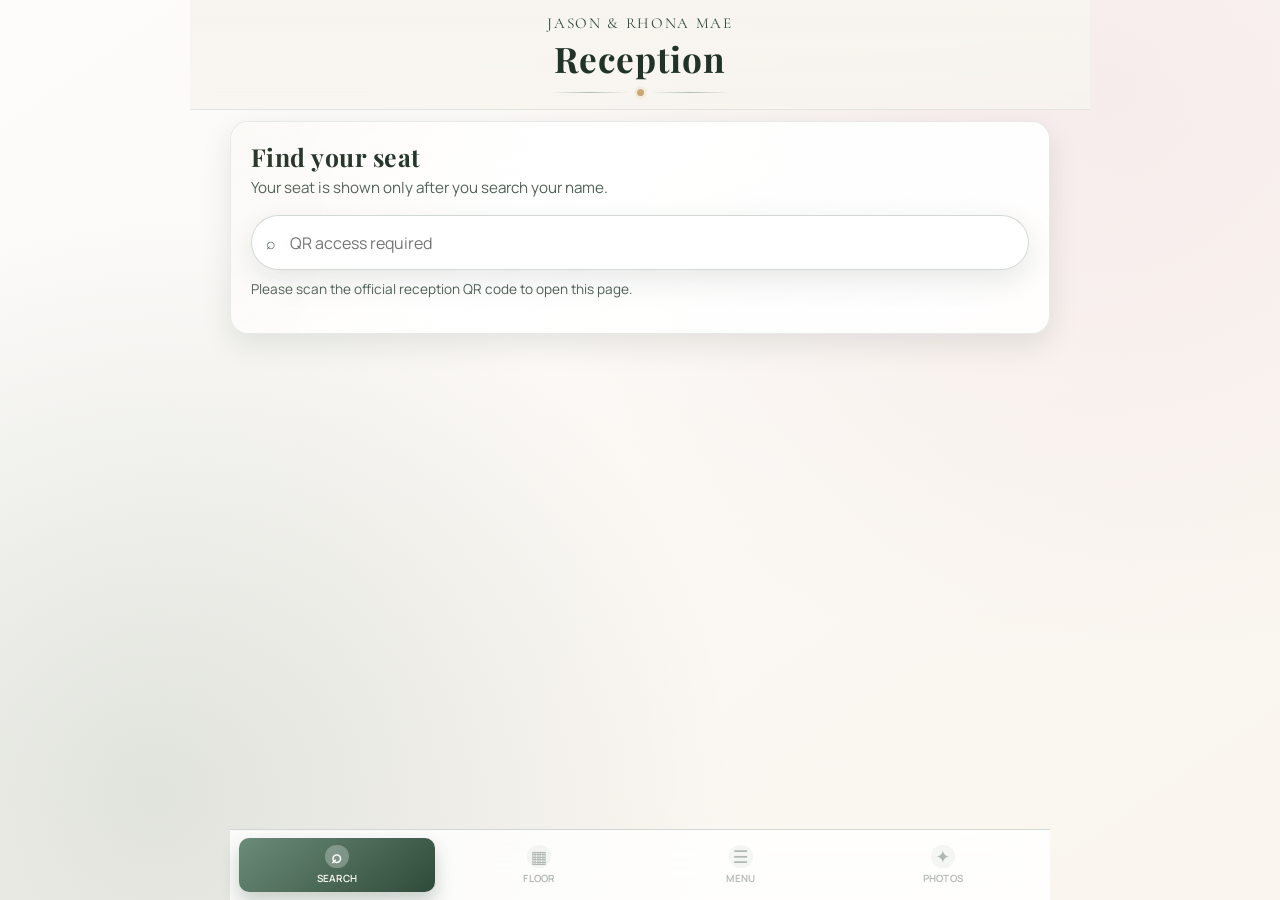
==== reception/index.html @ ebe5f3ad "Update homepage content and attire image" ====
<!DOCTYPE html>
<html lang="en">
  <head>
    <meta charset="UTF-8" />
    <meta name="viewport" content="width=device-width, initial-scale=1.0, viewport-fit=cover" />
    <meta name="theme-color" content="#faf6f5" />
    <meta name="description" content="Jason & Rhona Mae — reception seating, menu, and photo gallery." />
    <meta name="robots" content="noindex,nofollow" />
    <title>Reception | Jason & Rhona Mae</title>
    <link rel="preconnect" href="https://fonts.googleapis.com" />
    <link rel="preconnect" href="https://fonts.gstatic.com" crossorigin />
    <link
      href="https://fonts.googleapis.com/css2?family=Cormorant+Garamond:ital,wght@0,400;0,500;0,600;1,400&family=Manrope:wght@400;500;600;700&family=Playfair+Display:wght@500;600;700&display=swap"
      rel="stylesheet"
    />
    <link rel="stylesheet" href="./reception.css" />
  </head>
  <body>
    <div class="reception-app" id="reception-app">
      <header class="reception-header">
        <p class="reception-header__eyebrow">Jason &amp; Rhona Mae</p>
        <h1 class="reception-header__title">Reception</h1>
        <div class="reception-header__ornament" aria-hidden="true">
          <span class="reception-header__line"></span>
          <span class="reception-header__gem"></span>
          <span class="reception-header__line"></span>
        </div>
      </header>

      <main class="reception-main" id="reception-main">
        <!-- Search -->
        <section class="reception-panel is-active" id="panel-search" data-panel="search" aria-labelledby="tab-search">
          <div class="reception-panel__inner">
            <h2 class="reception-panel__heading">Find your seat</h2>
            <p class="reception-panel__lead">Your seat is shown only after you search your name.</p>
            <label class="reception-search">
              <span class="visually-hidden">Search guests</span>
              <input
                type="search"
                id="guest-search-input"
                class="reception-search__input"
                placeholder="Type your name…"
                autocomplete="name"
                enterkeyhint="search"
              />
            </label>
            <p class="reception-status" id="guest-search-status" role="status" aria-live="polite"></p>
            <ul class="reception-results" id="guest-search-results"></ul>
          </div>
        </section>

        <!-- Floor plan -->
        <section class="reception-panel" id="panel-floor" data-panel="floor" hidden aria-labelledby="tab-floor">
          <div class="reception-panel__inner reception-panel__inner--floor">
            <h2 class="reception-panel__heading">Floor plan</h2>
            <p class="reception-panel__lead">Pinch to zoom. Drag to pan.</p>
            <div class="reception-legend" id="floor-legend"></div>
            <div class="reception-floor-wrap" id="floor-plan-viewport">
              <div class="reception-floor-stage" id="floor-plan-stage">
                <img
                  class="reception-floor__img"
                  id="floor-plan-image"
                  src="./assets/floor-plan.svg"
                  alt="Reception floor plan"
                  draggable="false"
                />
                <div class="reception-floor__hotspots" id="floor-plan-hotspots" aria-hidden="true"></div>
              </div>
            </div>
            <p class="reception-floor-hint" id="floor-highlight-hint" hidden></p>
          </div>
        </section>

        <!-- Menu -->
        <section class="reception-panel" id="panel-menu" data-panel="menu" hidden aria-labelledby="tab-menu">
          <div class="reception-panel__inner">
            <h2 class="reception-panel__heading">Tonight&apos;s menu</h2>
            <p class="reception-panel__lead">With love from our kitchen.</p>
            <div class="reception-menu-legend" id="menu-tag-legend"></div>
            <div class="reception-menu" id="menu-root"></div>
          </div>
        </section>

        <!-- Photos -->
        <section class="reception-panel" id="panel-photos" data-panel="photos" hidden aria-labelledby="tab-photos">
          <div class="reception-panel__inner">
            <h2 class="reception-panel__heading">Live gallery</h2>
            <p class="reception-panel__lead">Share a moment from our celebration.</p>
            <div class="reception-upload">
              <input
                type="file"
                id="photo-upload-input"
                class="reception-upload__input visually-hidden"
                accept="image/jpeg,image/png,image/webp,image/*"
                capture="environment"
                multiple
              />
              <button type="button" class="reception-btn reception-btn--primary" id="photo-upload-btn">
                Upload photos
              </button>
              <p class="reception-upload__hint">Select one or more · JPEG, PNG, or WebP · max 5MB each</p>
            </div>
            <p class="reception-status" id="photo-gallery-status" role="status" aria-live="polite"></p>
            <div class="reception-gallery-viewport" id="photo-gallery-wrap" hidden>
              <div class="reception-gallery-track" id="photo-gallery" aria-label="Guest photos"></div>
            </div>
          </div>
        </section>
      </main>

      <nav class="reception-tabs" aria-label="Reception sections">
        <button type="button" class="reception-tabs__btn is-active" id="tab-search" data-tab="search" aria-current="page">
          <span class="reception-tabs__icon" aria-hidden="true">⌕</span>
          <span>Search</span>
        </button>
        <button type="button" class="reception-tabs__btn" id="tab-floor" data-tab="floor">
          <span class="reception-tabs__icon" aria-hidden="true">▦</span>
          <span>Floor</span>
        </button>
        <button type="button" class="reception-tabs__btn" id="tab-menu" data-tab="menu">
          <span class="reception-tabs__icon" aria-hidden="true">☰</span>
          <span>Menu</span>
        </button>
        <button type="button" class="reception-tabs__btn" id="tab-photos" data-tab="photos">
          <span class="reception-tabs__icon" aria-hidden="true">✦</span>
          <span>Photos</span>
        </button>
      </nav>
    </div>

    <div
      class="reception-photo-lightbox"
      id="photo-lightbox"
      hidden
      role="dialog"
      aria-modal="true"
      aria-label="Photo viewer"
    >
      <div class="reception-photo-lightbox__backdrop" data-photo-lightbox-close tabindex="-1" aria-hidden="true"></div>
      <div class="reception-photo-lightbox__panel">
        <button type="button" class="reception-photo-lightbox__close" data-photo-lightbox-close aria-label="Close">
          &times;
        </button>
        <button
          type="button"
          class="reception-photo-lightbox__nav reception-photo-lightbox__nav--prev"
          data-photo-lightbox-prev
          aria-label="Previous photo"
        >
          <span aria-hidden="true">&#8249;</span>
        </button>
        <button
          type="button"
          class="reception-photo-lightbox__nav reception-photo-lightbox__nav--next"
          data-photo-lightbox-next
          aria-label="Next photo"
        >
          <span aria-hidden="true">&#8250;</span>
        </button>
        <figure class="reception-photo-lightbox__figure">
          <img class="reception-photo-lightbox__img" alt="Guest photo" decoding="async" />
        </figure>
        <p class="reception-photo-lightbox__count" id="photo-lightbox-count" aria-live="polite"></p>
      </div>
    </div>

    <div class="reception-toast" id="reception-toast" role="status" aria-live="polite" hidden></div>

    <script src="./reception.js"></script>
  </body>
</html>
---- reception/reception.css ----
/* Palette aligned with invitation styles.css (:root --bg, --text, --blush, --sage) */
:root {
  --rec-bg: #f7f4ef;
  --rec-surface: #ffffff;
  --rec-text: #213328;
  --rec-muted: #4f6257;
  --rec-accent: #56725f;
  --rec-sage: #6b8c78;
  --rec-sage-deep: #2f4a39;
  --rec-sage-envelope: #2a4334;
  --rec-blush: #efd2db;
  --rec-blush-deep: #dfb3c1;
  --rec-gold-soft: #d1ad78;
  --rec-border: #dde7df;
  --rec-border-accent: rgba(86, 114, 95, 0.26);
  --rec-shadow: 0 10px 30px rgba(23, 42, 30, 0.1);
  --rec-shadow-card: 0 18px 46px rgba(23, 42, 30, 0.14);
  --rec-tabs-h: calc(3.65rem + env(safe-area-inset-bottom, 0px));
  --rec-header-h: 5.3rem;
  --rec-font-display: "Playfair Display", Georgia, "Times New Roman", serif;
  --rec-font-body: "Manrope", system-ui, -apple-system, "Segoe UI", sans-serif;
  --rec-font-accent: "Cormorant Garamond", Georgia, serif;
}

*,
*::before,
*::after {
  box-sizing: border-box;
}

html,
body {
  margin: 0;
  height: 100%;
}

body {
  font-family: var(--rec-font-body);
  font-weight: 400;
  color: var(--rec-text);
  background-color: var(--rec-bg);
  background-image:
    radial-gradient(circle at 12% 88%, rgba(86, 114, 95, 0.16), transparent 42%),
    radial-gradient(circle at 86% 9%, rgba(223, 179, 193, 0.18), transparent 44%),
    linear-gradient(145deg, rgba(255, 255, 255, 0.72), rgba(250, 245, 238, 0.9));
  -webkit-font-smoothing: antialiased;
}

body::before {
  content: "";
  position: fixed;
  inset: 0;
  pointer-events: none;
  opacity: 0.22;
  background-image: radial-gradient(rgba(33, 51, 40, 0.09) 0.55px, transparent 0.55px);
  background-size: 4px 4px;
}

.visually-hidden {
  position: absolute;
  width: 1px;
  height: 1px;
  padding: 0;
  margin: -1px;
  overflow: hidden;
  clip: rect(0, 0, 0, 0);
  white-space: nowrap;
  border: 0;
}

.reception-app {
  min-height: 100dvh;
  display: flex;
  flex-direction: column;
  max-width: 560px;
  margin: 0 auto;
}

.reception-header {
  position: sticky;
  top: 0;
  z-index: 80;
  flex-shrink: 0;
  text-align: center;
  padding: calc(0.9rem + env(safe-area-inset-top, 0px)) 1rem 0.8rem;
  background: linear-gradient(to bottom, rgba(247, 244, 239, 0.97), rgba(247, 244, 239, 0.76));
  backdrop-filter: blur(10px);
  border-bottom: 1px solid rgba(86, 114, 95, 0.12);
}

.reception-header__eyebrow {
  margin: 0;
  font-family: var(--rec-font-accent);
  font-style: normal;
  font-size: 0.95rem;
  color: var(--rec-sage-deep);
  letter-spacing: 0.11em;
  text-transform: uppercase;
}

.reception-header__title {
  margin: 0.15rem 0 0;
  font-family: var(--rec-font-display);
  font-size: clamp(1.65rem, 5.4vw, 2.2rem);
  font-weight: 700;
  letter-spacing: 0.03em;
}

.reception-header__ornament {
  margin: 0.45rem auto 0;
  display: flex;
  align-items: center;
  justify-content: center;
  gap: 0.45rem;
  width: min(180px, 60vw);
}

.reception-header__line {
  flex: 1;
  height: 1px;
  background: linear-gradient(90deg, transparent, rgba(86, 114, 95, 0.42), transparent);
}

.reception-header__gem {
  width: 7px;
  height: 7px;
  border-radius: 50%;
  background: linear-gradient(160deg, var(--rec-gold-soft), #bea06f);
  box-shadow: 0 0 0 3px rgba(209, 173, 120, 0.14);
}

.reception-main {
  flex: 1;
  overflow: hidden;
  position: relative;
  padding-bottom: var(--rec-tabs-h);
}

.reception-panel {
  position: absolute;
  inset: 0 0 var(--rec-tabs-h);
  overflow-y: auto;
  -webkit-overflow-scrolling: touch;
  opacity: 0;
  pointer-events: none;
  transform: translateY(8px);
  transition: opacity 280ms ease, transform 280ms ease;
}

.reception-panel.is-active {
  opacity: 1;
  pointer-events: auto;
  transform: translateY(0);
}

.reception-panel[hidden] {
  display: block !important;
}

.reception-panel:not(.is-active) {
  visibility: hidden;
}

.reception-panel.is-active {
  visibility: visible;
}

.reception-panel__inner {
  background: linear-gradient(160deg, rgba(255, 255, 255, 0.96), rgba(255, 255, 255, 0.88));
  border: 1px solid rgba(86, 114, 95, 0.14);
  border-radius: 18px;
  box-shadow: var(--rec-shadow);
  margin: 0.7rem 0.9rem 1.4rem;
  padding: 1rem 1rem 1.15rem;
  position: relative;
  overflow: hidden;
}

.reception-panel__inner::before {
  content: "";
  position: absolute;
  inset: 0;
  background: linear-gradient(120deg, rgba(209, 173, 120, 0.06), transparent 35%);
  pointer-events: none;
}

.reception-panel__heading {
  margin: 0 0 0.25rem;
  font-family: var(--rec-font-display);
  font-size: 1.55rem;
  font-weight: 700;
  letter-spacing: 0.02em;
}

.reception-panel__lead {
  margin: 0 0 1rem;
  font-size: 0.95rem;
  color: var(--rec-muted);
  line-height: 1.5;
}

.reception-search {
  position: relative;
  display: block;
}

.reception-search::before {
  content: "⌕";
  position: absolute;
  left: 0.95rem;
  top: 50%;
  transform: translateY(-50%);
  font-size: 1rem;
  color: var(--rec-muted);
  pointer-events: none;
}

.reception-search__input {
  width: 100%;
  padding: 0.95rem 1rem 0.95rem 2.35rem;
  border: 1px solid var(--rec-border-accent);
  border-radius: 999px;
  background: rgba(255, 255, 255, 0.92);
  font: inherit;
  font-size: 1rem;
  box-shadow: var(--rec-shadow);
  transition: border-color 180ms ease, box-shadow 180ms ease;
}

.reception-search__input:focus {
  outline: none;
  border-color: var(--rec-sage);
  box-shadow: 0 0 0 3px rgba(86, 114, 95, 0.21);
}

.reception-status {
  margin: 0.65rem 0 0;
  font-size: 0.85rem;
  color: var(--rec-muted);
  min-height: 1.25rem;
}

.reception-results {
  list-style: none;
  margin: 0.75rem 0 0;
  padding: 0;
  display: flex;
  flex-direction: column;
  gap: 0.65rem;
}

.reception-result-card {
  background: linear-gradient(170deg, rgba(255, 255, 255, 0.98), rgba(247, 244, 239, 0.86));
  border: 1px solid var(--rec-border-accent);
  border-radius: 16px;
  padding: 0.95rem 1rem;
  box-shadow: var(--rec-shadow-card);
  transition: transform 180ms ease, box-shadow 180ms ease;
  animation: receptionCardIn 360ms cubic-bezier(0.2, 0.8, 0.25, 1) both;
}

.reception-result-card:hover {
  transform: translateY(-2px);
  box-shadow: 0 18px 34px rgba(23, 42, 30, 0.16);
}

.reception-result-card__name {
  margin: 0 0 0.2rem;
  font-family: var(--rec-font-display);
  font-size: 1.15rem;
  font-weight: 600;
}

.reception-result-card__table {
  margin: 0;
  font-size: 0.95rem;
  color: var(--rec-sage-envelope);
  font-weight: 700;
}

.reception-result-card__table.is-unassigned {
  color: var(--rec-muted);
  font-weight: 400;
  font-style: italic;
}

.reception-result-card__actions {
  margin-top: 0.65rem;
}

.reception-btn {
  display: inline-flex;
  align-items: center;
  justify-content: center;
  gap: 0.35rem;
  border: none;
  border-radius: 999px;
  padding: 0.55rem 1rem;
  font: inherit;
  font-size: 0.88rem;
  font-weight: 600;
  cursor: pointer;
  transition: transform 160ms ease, background 160ms ease, box-shadow 160ms ease;
}

.reception-btn:active {
  transform: scale(0.98);
}

.reception-btn--primary {
  width: 100%;
  padding: 0.8rem 1.2rem;
  background: linear-gradient(145deg, var(--rec-sage) 0%, var(--rec-sage-deep) 100%);
  color: #fdfcf9;
  border: 1px solid rgba(47, 74, 57, 0.45);
  box-shadow: 0 10px 24px rgba(47, 74, 57, 0.24);
  position: relative;
  overflow: hidden;
}

.reception-btn--primary::after {
  content: "";
  position: absolute;
  inset: 0;
  background: linear-gradient(110deg, transparent 20%, rgba(255, 255, 255, 0.22) 48%, transparent 78%);
  transform: translateX(-110%);
  transition: transform 450ms ease;
}

.reception-btn--primary:hover::after {
  transform: translateX(110%);
}

.reception-btn--secondary {
  background: rgba(255, 255, 255, 0.92);
  color: var(--rec-sage-deep);
  border: 1px solid var(--rec-border-accent);
}

.reception-btn--secondary:hover {
  background: rgba(86, 114, 95, 0.12);
}

.reception-legend {
  display: flex;
  flex-wrap: wrap;
  gap: 0.4rem;
  margin-bottom: 0.65rem;
}

.reception-legend__chip {
  font-size: 0.72rem;
  padding: 0.25rem 0.55rem;
  border-radius: 999px;
  background: rgba(154, 182, 157, 0.14);
  color: var(--rec-sage-deep);
  border: 1px solid var(--rec-border-accent);
}

.reception-floor-wrap {
  position: relative;
  height: min(52vh, 380px);
  border-radius: 16px;
  overflow: hidden;
  background:
    radial-gradient(circle at 10% 14%, rgba(209, 173, 120, 0.2), transparent 34%),
    linear-gradient(145deg, rgba(223, 179, 193, 0.17), rgba(107, 140, 120, 0.16));
  border: 1px solid var(--rec-border-accent);
  touch-action: none;
  cursor: grab;
}

.reception-floor-wrap.is-dragging {
  cursor: grabbing;
}

.reception-floor-stage {
  position: absolute;
  top: 50%;
  left: 50%;
  transform-origin: center center;
  will-change: transform;
}

.reception-floor__img {
  display: block;
  width: 100%;
  max-width: 100%;
  height: auto;
  user-select: none;
  pointer-events: none;
}

.reception-floor__hotspots {
  position: absolute;
  inset: 0;
  pointer-events: none;
}

.reception-hotspot {
  position: absolute;
  border: 2px solid transparent;
  border-radius: 50%;
  transition: border-color 200ms ease, box-shadow 200ms ease;
}

.reception-hotspot.is-highlighted {
  border-color: var(--rec-accent);
  box-shadow: 0 0 0 4px rgba(154, 182, 157, 0.45);
  animation: rec-pulse 1.2s ease infinite;
}

@keyframes rec-pulse {
  0%,
  100% {
    box-shadow: 0 0 0 4px rgba(154, 182, 157, 0.45);
  }
  50% {
    box-shadow: 0 0 0 8px rgba(154, 182, 157, 0.2);
  }
}

.reception-floor-hint {
  margin: 0.65rem 0 0;
  font-size: 0.88rem;
  color: var(--rec-sage-deep);
  text-align: center;
  font-weight: 500;
}

.reception-menu-legend {
  display: flex;
  flex-wrap: wrap;
  gap: 0.4rem;
  margin-bottom: 1rem;
  font-size: 0.75rem;
  color: var(--rec-muted);
}

.reception-menu-section {
  margin-bottom: 1.35rem;
}

.reception-menu-section__title {
  margin: 0 0 0.65rem;
  font-family: var(--rec-font-display);
  font-size: 1.2rem;
  font-weight: 700;
  color: var(--rec-sage-envelope);
  border-bottom: 1px solid var(--rec-border);
  padding-bottom: 0.35rem;
}

.reception-menu-item {
  background: linear-gradient(170deg, rgba(255, 255, 255, 0.98), rgba(250, 248, 242, 0.88));
  border: 1px solid var(--rec-border-accent);
  border-radius: 14px;
  padding: 0.75rem 0.9rem;
  margin-bottom: 0.5rem;
  box-shadow: var(--rec-shadow);
}

.reception-menu-item__name {
  margin: 0 0 0.2rem;
  font-family: var(--rec-font-accent);
  font-size: 1.05rem;
  font-weight: 600;
}

.reception-menu-item__desc {
  margin: 0 0 0.4rem;
  font-size: 0.88rem;
  color: var(--rec-muted);
  line-height: 1.45;
}

.reception-tags {
  display: flex;
  flex-wrap: wrap;
  gap: 0.3rem;
}

.reception-tag {
  font-size: 0.68rem;
  font-weight: 600;
  letter-spacing: 0.04em;
  text-transform: uppercase;
  padding: 0.15rem 0.4rem;
  border-radius: 4px;
  background: rgba(154, 182, 157, 0.12);
  color: var(--rec-sage-deep);
  border: 1px solid rgba(123, 155, 132, 0.25);
}

.reception-upload {
  margin-bottom: 1rem;
  text-align: center;
}

.reception-upload__hint {
  margin: 0.45rem 0 0;
  font-size: 0.78rem;
  color: var(--rec-muted);
}

.reception-gallery-viewport {
  container-type: inline-size;
  overflow: hidden;
  width: 100%;
  margin: 0.45rem 0 0;
  border-radius: 16px;
  border: 1px solid var(--rec-border-accent);
  background: linear-gradient(135deg, rgba(223, 179, 193, 0.13), rgba(107, 140, 120, 0.11));
}

.reception-gallery-viewport[hidden] {
  display: none !important;
}

.reception-gallery-track {
  display: flex;
  flex-wrap: nowrap;
  width: max-content;
  will-change: transform;
  animation: reception-gallery-autoscroll var(--gallery-scroll-duration, 36s) linear infinite;
}

.reception-gallery-set {
  flex: 0 0 100cqw;
  width: 100cqw;
  display: grid;
  grid-template-columns: repeat(3, minmax(0, 1fr));
  gap: 0.45rem;
  padding: 0.45rem;
  box-sizing: border-box;
}

@keyframes reception-gallery-autoscroll {
  from {
    transform: translateX(0);
  }
  to {
    transform: translateX(-50%);
  }
}

.reception-gallery__item {
  margin: 0;
  padding: 0;
  border: none;
  border-radius: 10px;
  overflow: hidden;
  background: #f5f1eb;
  aspect-ratio: 1;
  width: 100%;
  min-height: 0;
  cursor: pointer;
  border: 1px solid var(--rec-border);
}

.reception-gallery__item img {
  width: 100%;
  height: 100%;
  object-fit: cover;
  display: block;
  pointer-events: none;
}

.reception-photo-lightbox {
  position: fixed;
  inset: 0;
  z-index: 200;
  display: flex;
  align-items: center;
  justify-content: center;
  padding: env(safe-area-inset-top) env(safe-area-inset-right) env(safe-area-inset-bottom) env(safe-area-inset-left);
}

.reception-photo-lightbox[hidden] {
  display: none !important;
}

.reception-photo-lightbox.is-open {
  display: flex;
}

.reception-photo-lightbox__backdrop {
  position: absolute;
  inset: 0;
  background: rgba(28, 26, 24, 0.88);
  backdrop-filter: blur(6px);
}

.reception-photo-lightbox__panel {
  position: relative;
  z-index: 1;
  width: min(100%, 520px);
  max-height: min(92vh, 720px);
  display: flex;
  flex-direction: column;
  align-items: center;
  padding: 2.75rem 0.75rem 1rem;
}

.reception-photo-lightbox__figure {
  margin: 0;
  width: 100%;
  flex: 1;
  min-height: 0;
  display: flex;
  align-items: center;
  justify-content: center;
}

.reception-photo-lightbox__img {
  max-width: 100%;
  max-height: min(72vh, 640px);
  width: auto;
  height: auto;
  object-fit: contain;
  border-radius: 8px;
  box-shadow: 0 12px 40px rgba(0, 0, 0, 0.35);
}

.reception-photo-lightbox__close {
  position: absolute;
  top: 0.35rem;
  right: 0.35rem;
  width: 44px;
  height: 44px;
  border: none;
  border-radius: 50%;
  background: rgba(255, 255, 255, 0.14);
  color: #fff;
  font-size: 1.75rem;
  line-height: 1;
  cursor: pointer;
  z-index: 2;
}

.reception-photo-lightbox__nav {
  position: absolute;
  top: 50%;
  transform: translateY(-50%);
  width: 44px;
  height: 44px;
  border: none;
  border-radius: 50%;
  background: rgba(255, 255, 255, 0.14);
  color: #fff;
  font-size: 1.6rem;
  line-height: 1;
  cursor: pointer;
  z-index: 2;
  display: flex;
  align-items: center;
  justify-content: center;
}

.reception-photo-lightbox__nav--prev {
  left: 0.15rem;
}

.reception-photo-lightbox__nav--next {
  right: 0.15rem;
}

.reception-photo-lightbox__nav:disabled {
  opacity: 0.35;
  cursor: default;
}

.reception-photo-lightbox__count {
  margin: 0.75rem 0 0;
  font-size: 0.82rem;
  color: rgba(255, 255, 255, 0.75);
  letter-spacing: 0.04em;
}

body.reception-lightbox-open {
  overflow: hidden;
}

.reception-tabs {
  position: fixed;
  bottom: 0;
  left: 50%;
  transform: translateX(-50%);
  width: 100%;
  max-width: 560px;
  display: grid;
  grid-template-columns: repeat(4, 1fr);
  gap: 0.35rem;
  padding: 0.5rem 0.55rem calc(0.5rem + env(safe-area-inset-bottom, 0px));
  background: rgba(255, 255, 255, 0.82);
  border-top: 1px solid var(--rec-border-accent);
  backdrop-filter: blur(18px);
  z-index: 50;
}

.reception-tabs__btn {
  display: flex;
  flex-direction: column;
  align-items: center;
  gap: 0.15rem;
  padding: 0.45rem 0.2rem;
  border: none;
  background: transparent;
  color: var(--rec-muted);
  font: inherit;
  font-size: 0.62rem;
  font-weight: 600;
  letter-spacing: 0.03em;
  text-transform: uppercase;
  border-radius: 10px;
  cursor: pointer;
  min-height: 44px;
  transition: color 160ms ease, background 160ms ease, transform 160ms ease;
}

.reception-tabs__btn.is-active {
  color: #fefcf8;
  background: linear-gradient(140deg, var(--rec-sage) 0%, var(--rec-sage-deep) 100%);
  box-shadow: 0 10px 18px rgba(47, 74, 57, 0.25);
}

.reception-tabs__btn:active {
  transform: scale(0.97);
}

.reception-tabs__btn:disabled {
  opacity: 0.45;
  cursor: not-allowed;
}

.reception-tabs__icon {
  font-size: 1.1rem;
  line-height: 1;
  width: 1.45rem;
  height: 1.45rem;
  display: inline-flex;
  align-items: center;
  justify-content: center;
  border-radius: 999px;
  background: rgba(86, 114, 95, 0.13);
}

.reception-tabs__btn.is-active .reception-tabs__icon {
  background: rgba(255, 255, 255, 0.28);
}

.reception-toast {
  position: fixed;
  left: 50%;
  bottom: calc(var(--rec-tabs-h) + 0.5rem);
  transform: translateX(-50%);
  max-width: min(90vw, 420px);
  padding: 0.65rem 1rem;
  background: rgba(31, 48, 37, 0.92);
  color: #fff;
  border-radius: 999px;
  font-size: 0.85rem;
  z-index: 100;
  text-align: center;
}

@media (min-width: 768px) {
  .reception-app {
    max-width: 900px;
  }

  .reception-main {
    padding: 0.4rem 1.1rem var(--rec-tabs-h);
  }

  .reception-panel__inner {
    margin: 0.7rem auto 1.2rem;
    max-width: 820px;
    padding: 1.1rem 1.25rem 1.3rem;
  }

  .reception-panel__inner--floor {
    display: grid;
    grid-template-columns: 1fr;
    gap: 0.4rem;
  }

  .reception-floor-wrap {
    height: min(56vh, 500px);
  }

  .reception-gallery-set {
    grid-template-columns: repeat(4, minmax(0, 1fr));
  }

  .reception-tabs {
    max-width: 820px;
  }
}

.reception-toast[hidden] {
  display: none !important;
}

@keyframes receptionCardIn {
  from {
    opacity: 0;
    transform: translateY(10px) scale(0.985);
  }
  to {
    opacity: 1;
    transform: translateY(0) scale(1);
  }
}

@media (prefers-reduced-motion: reduce) {
  .reception-panel,
  .reception-btn,
  .reception-hotspot.is-highlighted {
    transition: none;
    animation: none;
  }

  .reception-gallery-viewport {
    overflow: visible;
  }

  .reception-gallery-track {
    animation: none;
    width: 100%;
    flex-wrap: wrap;
  }

  .reception-gallery-set + .reception-gallery-set {
    display: none;
  }

  .reception-gallery-set {
    flex: 1 1 100%;
  }
}
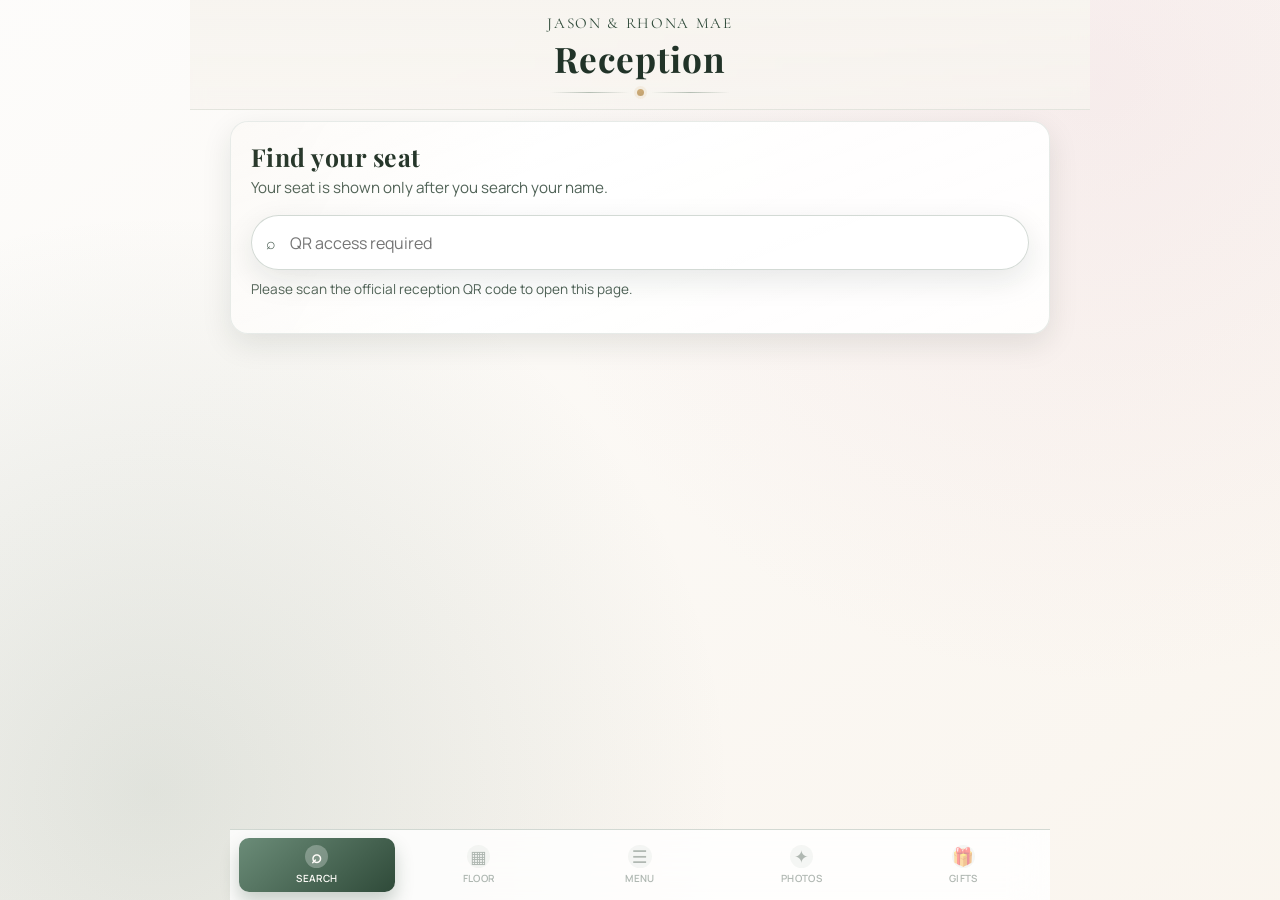
==== commit 26b1948c: "Add gifts tab with QR code and bank transfer details to reception page" ====
--- a/reception/index.html
+++ b/reception/index.html
@@ -106,6 +106,39 @@
             </div>
           </div>
         </section>
+
+        <!-- Gifts -->
+        <section class="reception-panel" id="panel-gifts" data-panel="gifts" hidden aria-labelledby="tab-gifts">
+          <div class="reception-panel__inner">
+            <h2 class="reception-panel__heading">Wedding gifts</h2>
+            <p class="reception-panel__lead">Your presence is our greatest gift. If you wish to give something more, here's how.</p>
+            <div class="rec-gifts-card">
+              <div class="rec-gifts-qr-wrap">
+                <img
+                  class="rec-gifts-qr"
+                  src="https://api.qrserver.com/v1/create-qr-code/?size=300x300&data=GCash%3A%200912345678%20%7C%20Jason%20%26%20Rhona%20Mae"
+                  alt="QR code for GCash transfer"
+                  width="300"
+                  height="300"
+                  loading="lazy"
+                  decoding="async"
+                />
+              </div>
+              <div class="rec-gifts-details">
+                <h3 class="rec-gifts-details__title">GCash / PayMaya</h3>
+                <p class="rec-gifts-details__number">0912 345 6789</p>
+                <p class="rec-gifts-details__name">Jason &amp; Rhona Mae Berber</p>
+              </div>
+              <div class="rec-gifts-divider" aria-hidden="true"></div>
+              <div class="rec-gifts-details">
+                <h3 class="rec-gifts-details__title">Bank Transfer</h3>
+                <p class="rec-gifts-details__number">1234 5678 9012 3456</p>
+                <p class="rec-gifts-details__name">BDO · Jason Berber</p>
+              </div>
+              <p class="rec-gifts-thanks">Thank you for celebrating with us. Your love and generosity mean the world to us.</p>
+            </div>
+          </div>
+        </section>
       </main>
 
       <nav class="reception-tabs" aria-label="Reception sections">
@@ -124,6 +157,10 @@
         <button type="button" class="reception-tabs__btn" id="tab-photos" data-tab="photos">
           <span class="reception-tabs__icon" aria-hidden="true">✦</span>
           <span>Photos</span>
+        </button>
+        <button type="button" class="reception-tabs__btn" id="tab-gifts" data-tab="gifts">
+          <span class="reception-tabs__icon" aria-hidden="true">🎁</span>
+          <span>Gifts</span>
         </button>
       </nav>
     </div>
--- a/reception/reception.css
+++ b/reception/reception.css
@@ -689,7 +689,7 @@
   width: 100%;
   max-width: 560px;
   display: grid;
-  grid-template-columns: repeat(4, 1fr);
+  grid-template-columns: repeat(5, 1fr);
   gap: 0.35rem;
   padding: 0.5rem 0.55rem calc(0.5rem + env(safe-area-inset-bottom, 0px));
   background: rgba(255, 255, 255, 0.82);
@@ -798,6 +798,75 @@
   }
 }
 
+/* ── Gifts panel ── */
+.rec-gifts-card {
+  background: linear-gradient(170deg, rgba(255, 255, 255, 0.98), rgba(250, 248, 242, 0.92));
+  border: 1px solid var(--rec-border-accent);
+  border-radius: 18px;
+  padding: 1.25rem 1rem 1.1rem;
+  box-shadow: var(--rec-shadow-card);
+  text-align: center;
+}
+
+.rec-gifts-qr-wrap {
+  display: flex;
+  justify-content: center;
+  margin-bottom: 1rem;
+}
+
+.rec-gifts-qr {
+  width: min(200px, 60vw);
+  height: min(200px, 60vw);
+  border-radius: 12px;
+  box-shadow: 0 6px 20px rgba(23, 42, 30, 0.12);
+  border: 2px solid var(--rec-blush);
+  background: #fff;
+}
+
+.rec-gifts-details {
+  margin-bottom: 0.85rem;
+}
+
+.rec-gifts-details__title {
+  margin: 0 0 0.2rem;
+  font-family: var(--rec-font-display);
+  font-size: 1rem;
+  font-weight: 600;
+  color: var(--rec-sage-envelope);
+  letter-spacing: 0.03em;
+}
+
+.rec-gifts-details__number {
+  margin: 0;
+  font-size: 1.15rem;
+  font-weight: 700;
+  color: var(--rec-text);
+  letter-spacing: 0.06em;
+  font-variant-numeric: tabular-nums;
+}
+
+.rec-gifts-details__name {
+  margin: 0.15rem 0 0;
+  font-size: 0.88rem;
+  color: var(--rec-muted);
+}
+
+.rec-gifts-divider {
+  width: 3rem;
+  height: 1px;
+  background: linear-gradient(90deg, transparent, var(--rec-gold-soft), transparent);
+  margin: 0.5rem auto 0.85rem;
+}
+
+.rec-gifts-thanks {
+  margin: 0.65rem 0 0;
+  font-family: var(--rec-font-accent);
+  font-size: 0.95rem;
+  font-style: italic;
+  color: var(--rec-muted);
+  line-height: 1.55;
+}
+
 .reception-toast[hidden] {
   display: none !important;
 }
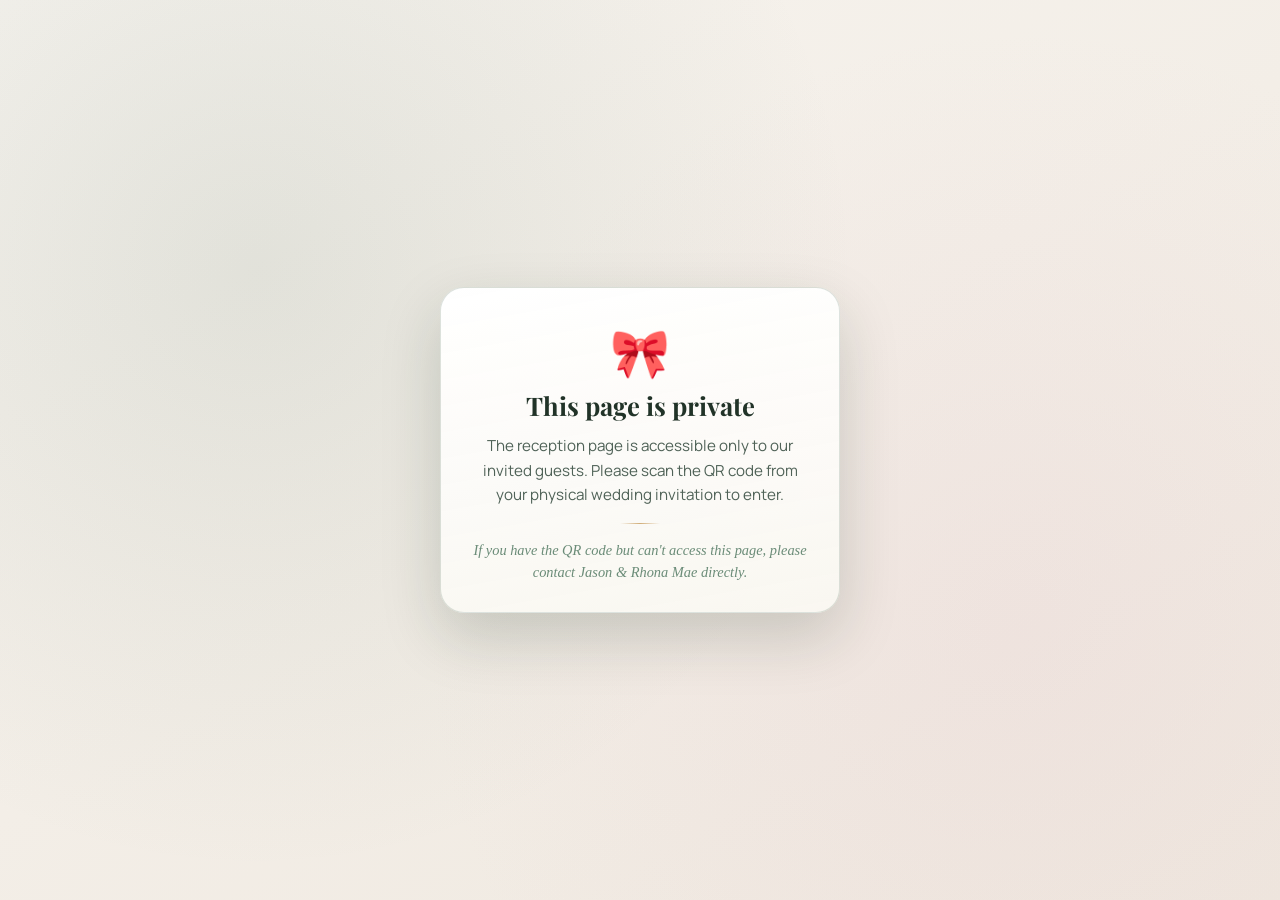
==== commit 53b9b650: "Add full-screen lock overlay — reception page requires QR access key to view" ====
--- a/reception/index.html
+++ b/reception/index.html
@@ -16,6 +16,17 @@
     <link rel="stylesheet" href="./reception.css" />
   </head>
   <body>
+    <!-- Lock screen shown when no access key is present -->
+    <div class="rec-lock-overlay" id="rec-lock-overlay">
+      <div class="rec-lock-card">
+        <div class="rec-lock-icon" aria-hidden="true">🎀</div>
+        <h2 class="rec-lock-heading">This page is private</h2>
+        <p class="rec-lock-text">The reception page is accessible only to our invited guests. Please scan the QR code from your physical wedding invitation to enter.</p>
+        <div class="rec-lock-divider" aria-hidden="true"></div>
+        <p class="rec-lock-hint">If you have the QR code but can't access this page, please contact Jason &amp; Rhona Mae directly.</p>
+      </div>
+    </div>
+
     <div class="reception-app" id="reception-app">
       <header class="reception-header">
         <p class="reception-header__eyebrow">Jason &amp; Rhona Mae</p>
@@ -113,27 +124,43 @@
             <h2 class="reception-panel__heading">Wedding gifts</h2>
             <p class="reception-panel__lead">Your presence is our greatest gift. If you wish to give something more, here's how.</p>
             <div class="rec-gifts-card">
-              <div class="rec-gifts-qr-wrap">
-                <img
-                  class="rec-gifts-qr"
-                  src="https://api.qrserver.com/v1/create-qr-code/?size=300x300&data=GCash%3A%200912345678%20%7C%20Jason%20%26%20Rhona%20Mae"
-                  alt="QR code for GCash transfer"
-                  width="300"
-                  height="300"
-                  loading="lazy"
-                  decoding="async"
-                />
-              </div>
-              <div class="rec-gifts-details">
-                <h3 class="rec-gifts-details__title">GCash / PayMaya</h3>
-                <p class="rec-gifts-details__number">0912 345 6789</p>
-                <p class="rec-gifts-details__name">Jason &amp; Rhona Mae Berber</p>
-              </div>
-              <div class="rec-gifts-divider" aria-hidden="true"></div>
-              <div class="rec-gifts-details">
-                <h3 class="rec-gifts-details__title">Bank Transfer</h3>
-                <p class="rec-gifts-details__number">1234 5678 9012 3456</p>
-                <p class="rec-gifts-details__name">BDO · Jason Berber</p>
+              <div class="rec-gifts-cols">
+                <div class="rec-gifts-col">
+                  <div class="rec-gifts-qr-wrap">
+                    <img
+                      class="rec-gifts-qr"
+                      src="https://api.qrserver.com/v1/create-qr-code/?size=300x300&data=GCash%3A%200912345678%20%7C%20Jason%20%26%20Rhona%20Mae%20Berber"
+                      alt="QR code for GCash transfer"
+                      width="300"
+                      height="300"
+                      loading="lazy"
+                      decoding="async"
+                    />
+                  </div>
+                  <div class="rec-gifts-details">
+                    <h3 class="rec-gifts-details__title">GCash / PayMaya</h3>
+                    <p class="rec-gifts-details__number">0912 345 6789</p>
+                    <p class="rec-gifts-details__name">Jason &amp; Rhona Mae Berber</p>
+                  </div>
+                </div>
+                <div class="rec-gifts-col">
+                  <div class="rec-gifts-qr-wrap">
+                    <img
+                      class="rec-gifts-qr"
+                      src="https://api.qrserver.com/v1/create-qr-code/?size=300x300&data=BDO%20Savings%3A%201234567890123456%20%7C%20Jason%20Berber"
+                      alt="QR code for bank transfer"
+                      width="300"
+                      height="300"
+                      loading="lazy"
+                      decoding="async"
+                    />
+                  </div>
+                  <div class="rec-gifts-details">
+                    <h3 class="rec-gifts-details__title">Bank Transfer</h3>
+                    <p class="rec-gifts-details__number">1234 5678 9012 3456</p>
+                    <p class="rec-gifts-details__name">BDO · Jason Berber</p>
+                  </div>
+                </div>
               </div>
               <p class="rec-gifts-thanks">Thank you for celebrating with us. Your love and generosity mean the world to us.</p>
             </div>
--- a/reception/reception.css
+++ b/reception/reception.css
@@ -1,3 +1,84 @@
+/* Lock overlay — shown when no QR access key is present */
+.rec-lock-overlay {
+  position: fixed;
+  inset: 0;
+  z-index: 9999;
+  display: flex;
+  align-items: center;
+  justify-content: center;
+  padding: 1.5rem;
+  background: linear-gradient(150deg, #f7f4ef 0%, #efe8df 100%);
+  background-image:
+    radial-gradient(circle at 20% 30%, rgba(86, 114, 95, 0.12), transparent 50%),
+    radial-gradient(circle at 80% 70%, rgba(223, 179, 193, 0.15), transparent 50%),
+    linear-gradient(150deg, #f7f4ef 0%, #efe8df 100%);
+}
+
+.rec-lock-overlay[hidden] {
+  display: none !important;
+}
+
+.rec-lock-card {
+  background: linear-gradient(170deg, rgba(255, 255, 255, 0.98), rgba(250, 248, 242, 0.92));
+  border: 1px solid rgba(86, 114, 95, 0.2);
+  border-radius: 24px;
+  padding: 2.5rem 1.75rem 1.75rem;
+  max-width: 400px;
+  width: 100%;
+  text-align: center;
+  box-shadow: 0 24px 60px rgba(23, 42, 30, 0.18);
+  animation: recLockIn 0.5s cubic-bezier(0.2, 0.8, 0.25, 1) both;
+}
+
+.rec-lock-icon {
+  font-size: 3rem;
+  line-height: 1;
+  margin-bottom: 0.75rem;
+}
+
+.rec-lock-heading {
+  margin: 0 0 0.75rem;
+  font-family: "Playfair Display", Georgia, "Times New Roman", serif;
+  font-size: 1.6rem;
+  font-weight: 700;
+  color: #213328;
+}
+
+.rec-lock-text {
+  margin: 0 0 1rem;
+  font-family: "Manrope", system-ui, -apple-system, "Segoe UI", sans-serif;
+  font-size: 0.95rem;
+  color: #4f6257;
+  line-height: 1.6;
+}
+
+.rec-lock-divider {
+  width: 2.5rem;
+  height: 1px;
+  background: linear-gradient(90deg, transparent, #d1ad78, transparent);
+  margin: 0 auto 1rem;
+}
+
+.rec-lock-hint {
+  margin: 0;
+  font-family: "Cormorant Garamond", Georgia, serif;
+  font-size: 0.9rem;
+  font-style: italic;
+  color: #6b8c78;
+  line-height: 1.5;
+}
+
+@keyframes recLockIn {
+  from {
+    opacity: 0;
+    transform: translateY(20px) scale(0.96);
+  }
+  to {
+    opacity: 1;
+    transform: translateY(0) scale(1);
+  }
+}
+
 /* Palette aligned with invitation styles.css (:root --bg, --text, --blush, --sage) */
 :root {
   --rec-bg: #f7f4ef;
@@ -808,15 +889,28 @@
   text-align: center;
 }
 
+.rec-gifts-cols {
+  display: grid;
+  grid-template-columns: 1fr 1fr;
+  gap: 1rem;
+  align-items: start;
+}
+
+.rec-gifts-col {
+  display: flex;
+  flex-direction: column;
+  align-items: center;
+}
+
 .rec-gifts-qr-wrap {
   display: flex;
   justify-content: center;
-  margin-bottom: 1rem;
+  margin-bottom: 0.75rem;
 }
 
 .rec-gifts-qr {
-  width: min(200px, 60vw);
-  height: min(200px, 60vw);
+  width: min(160px, 40vw);
+  height: min(160px, 40vw);
   border-radius: 12px;
   box-shadow: 0 6px 20px rgba(23, 42, 30, 0.12);
   border: 2px solid var(--rec-blush);
@@ -824,13 +918,13 @@
 }
 
 .rec-gifts-details {
-  margin-bottom: 0.85rem;
+  text-align: center;
 }
 
 .rec-gifts-details__title {
   margin: 0 0 0.2rem;
   font-family: var(--rec-font-display);
-  font-size: 1rem;
+  font-size: 0.95rem;
   font-weight: 600;
   color: var(--rec-sage-envelope);
   letter-spacing: 0.03em;
@@ -838,7 +932,7 @@
 
 .rec-gifts-details__number {
   margin: 0;
-  font-size: 1.15rem;
+  font-size: 1rem;
   font-weight: 700;
   color: var(--rec-text);
   letter-spacing: 0.06em;
@@ -847,24 +941,19 @@
 
 .rec-gifts-details__name {
   margin: 0.15rem 0 0;
-  font-size: 0.88rem;
+  font-size: 0.82rem;
   color: var(--rec-muted);
 }
 
-.rec-gifts-divider {
-  width: 3rem;
-  height: 1px;
-  background: linear-gradient(90deg, transparent, var(--rec-gold-soft), transparent);
-  margin: 0.5rem auto 0.85rem;
-}
-
 .rec-gifts-thanks {
-  margin: 0.65rem 0 0;
+  margin: 1rem 0 0;
   font-family: var(--rec-font-accent);
   font-size: 0.95rem;
   font-style: italic;
   color: var(--rec-muted);
   line-height: 1.55;
+  padding-top: 0.75rem;
+  border-top: 1px solid var(--rec-border-accent);
 }
 
 .reception-toast[hidden] {
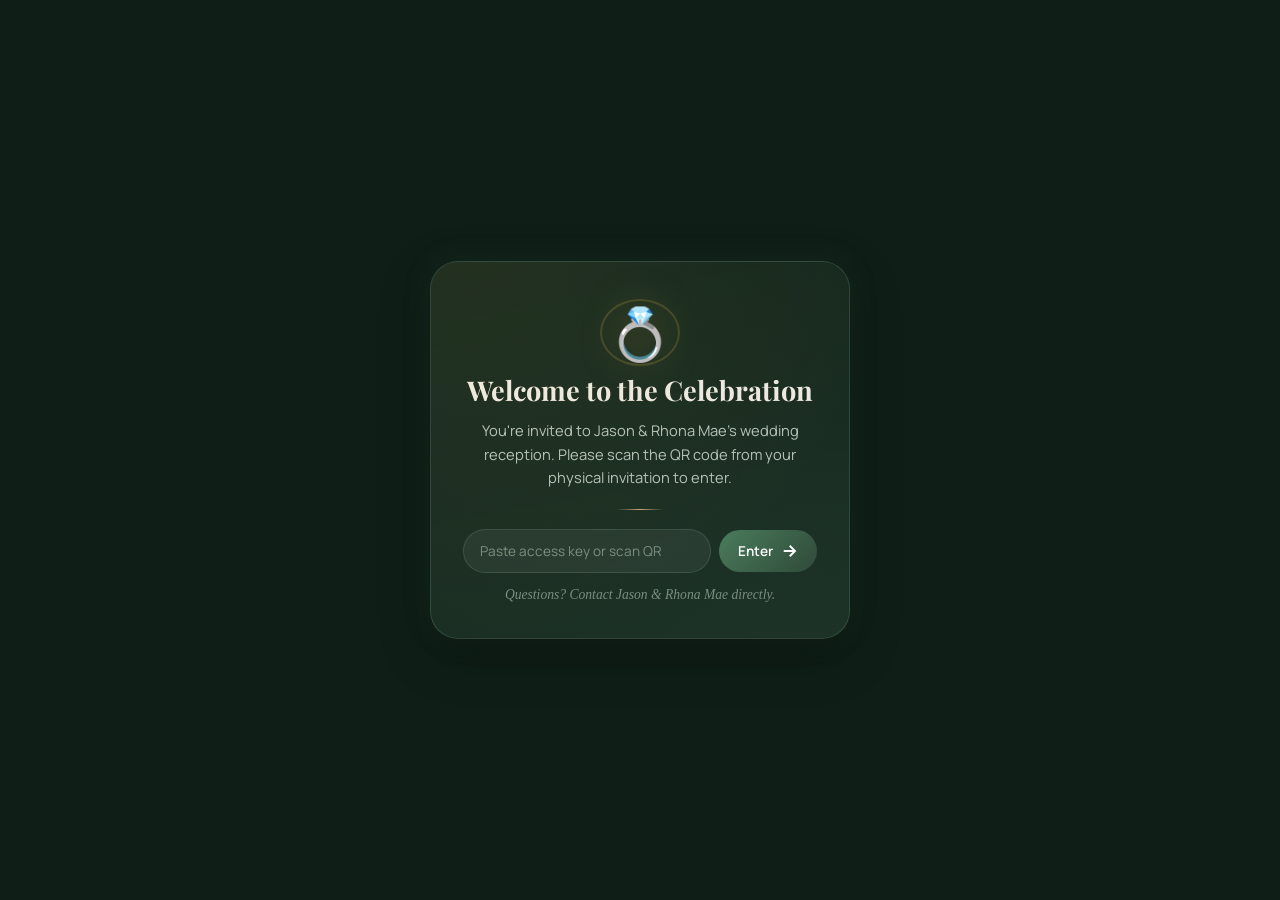
==== commit f3e41f79: "Fix entourage book viewer: single-page 3D flip, responsive scaling, remove brown divider bug" ====
--- a/reception/index.html
+++ b/reception/index.html
@@ -3,7 +3,7 @@
   <head>
     <meta charset="UTF-8" />
     <meta name="viewport" content="width=device-width, initial-scale=1.0, viewport-fit=cover" />
-    <meta name="theme-color" content="#faf6f5" />
+    <meta name="theme-color" content="#1a2e23" />
     <meta name="description" content="Jason & Rhona Mae — reception seating, menu, and photo gallery." />
     <meta name="robots" content="noindex,nofollow" />
     <title>Reception | Jason & Rhona Mae</title>
@@ -16,19 +16,48 @@
     <link rel="stylesheet" href="./reception.css" />
   </head>
   <body>
-    <!-- Lock screen shown when no access key is present -->
+    <!-- Canvas for ambient particles -->
+    <canvas id="particle-canvas" class="particle-canvas" aria-hidden="true"></canvas>
+
+    <!-- ===== LOCK SCREEN ===== -->
     <div class="rec-lock-overlay" id="rec-lock-overlay">
-      <div class="rec-lock-card">
-        <div class="rec-lock-icon" aria-hidden="true">🎀</div>
-        <h2 class="rec-lock-heading">This page is private</h2>
-        <p class="rec-lock-text">The reception page is accessible only to our invited guests. Please scan the QR code from your physical wedding invitation to enter.</p>
+      <div class="rec-lock-card" id="rec-lock-card">
+        <div class="rec-lock-glow" aria-hidden="true"></div>
+        <div class="rec-lock-icon-wrap">
+          <span class="rec-lock-icon" aria-hidden="true">💍</span>
+          <span class="rec-lock-ring" aria-hidden="true"></span>
+        </div>
+        <h2 class="rec-lock-heading">Welcome to the Celebration</h2>
+        <p class="rec-lock-text">You're invited to Jason &amp; Rhona Mae's wedding reception. Please scan the QR code from your physical invitation to enter.</p>
         <div class="rec-lock-divider" aria-hidden="true"></div>
-        <p class="rec-lock-hint">If you have the QR code but can't access this page, please contact Jason &amp; Rhona Mae directly.</p>
+        <div class="rec-lock-key-wrap">
+          <input
+            type="text"
+            id="rec-lock-key-input"
+            class="rec-lock-key-input"
+            placeholder="Paste access key or scan QR"
+            autocomplete="off"
+            enterkeyhint="done"
+          />
+          <button type="button" class="rec-lock-enter-btn" id="rec-lock-enter-btn">
+            <span>Enter</span>
+            <svg viewBox="0 0 24 24" width="18" height="18" fill="none" stroke="currentColor" stroke-width="2.5">
+              <path d="M5 12h14M13 5l7 7-7 7"/>
+            </svg>
+          </button>
+        </div>
+        <p class="rec-lock-error" id="rec-lock-error" hidden></p>
+        <p class="rec-lock-hint">Questions? Contact Jason &amp; Rhona Mae directly.</p>
       </div>
     </div>
 
-    <div class="reception-app" id="reception-app">
-      <header class="reception-header">
+    <!-- ===== MAIN APP ===== -->
+    <div class="reception-app" id="reception-app" hidden>
+      <header class="reception-header" id="reception-header">
+        <div class="reception-header__bg" aria-hidden="true"></div>
+        <button type="button" class="reception-theme-toggle" id="theme-toggle" aria-label="Toggle theme">
+          <span class="reception-theme-toggle__icon" aria-hidden="true">☀️</span>
+        </button>
         <p class="reception-header__eyebrow">Jason &amp; Rhona Mae</p>
         <h1 class="reception-header__title">Reception</h1>
         <div class="reception-header__ornament" aria-hidden="true">
@@ -36,68 +65,125 @@
           <span class="reception-header__gem"></span>
           <span class="reception-header__line"></span>
         </div>
+        <!-- Guest wall pill -->
+        <div class="rec-guest-wall-pill" id="guest-wall-pill" hidden>
+          <span class="rec-guest-wall-dot" aria-hidden="true"></span>
+          <span id="guest-wall-count">0</span> guests checked in
+        </div>
       </header>
 
       <main class="reception-main" id="reception-main">
-        <!-- Search -->
+        <!-- ===== TAB: Search ===== -->
         <section class="reception-panel is-active" id="panel-search" data-panel="search" aria-labelledby="tab-search">
           <div class="reception-panel__inner">
             <h2 class="reception-panel__heading">Find your seat</h2>
             <p class="reception-panel__lead">Your seat is shown only after you search your name.</p>
+            
+            <div class="reception-suggestion-pills" id="suggestion-pills"></div>
+
             <label class="reception-search">
               <span class="visually-hidden">Search guests</span>
               <input
                 type="search"
                 id="guest-search-input"
                 class="reception-search__input"
-                placeholder="Type your name…"
+                placeholder="Type your name..."
                 autocomplete="name"
                 enterkeyhint="search"
               />
+              <span class="reception-search__icon" aria-hidden="true">
+                <svg viewBox="0 0 24 24" width="18" height="18" fill="none" stroke="currentColor" stroke-width="2">
+                  <circle cx="11" cy="11" r="8"/><path d="M21 21l-4.3-4.3"/>
+                </svg>
+              </span>
             </label>
             <p class="reception-status" id="guest-search-status" role="status" aria-live="polite"></p>
             <ul class="reception-results" id="guest-search-results"></ul>
           </div>
         </section>
 
-        <!-- Floor plan -->
+        <!-- ===== TAB: Floor ===== -->
         <section class="reception-panel" id="panel-floor" data-panel="floor" hidden aria-labelledby="tab-floor">
           <div class="reception-panel__inner reception-panel__inner--floor">
-            <h2 class="reception-panel__heading">Floor plan</h2>
-            <p class="reception-panel__lead">Pinch to zoom. Drag to pan.</p>
+            <div class="reception-floor-top">
+              <h2 class="reception-panel__heading">Floor plan</h2>
+              <button type="button" class="reception-floor-reset-btn" id="floor-reset-btn" aria-label="Reset view">
+                <svg viewBox="0 0 24 24" width="16" height="16" fill="none" stroke="currentColor" stroke-width="2">
+                  <path d="M3 12a9 9 0 1 0 9-9 9.75 9.75 0 0 0-6.74 2.74L3 8"/>
+                  <path d="M3 3v5h5"/>
+                </svg>
+              </button>
+            </div>
+            <p class="reception-panel__lead">Pinch to zoom. Drag to pan. Tap a table for details.</p>
             <div class="reception-legend" id="floor-legend"></div>
-            <div class="reception-floor-wrap" id="floor-plan-viewport">
-              <div class="reception-floor-stage" id="floor-plan-stage">
-                <img
-                  class="reception-floor__img"
-                  id="floor-plan-image"
-                  src="./assets/floor-plan.svg"
-                  alt="Reception floor plan"
-                  draggable="false"
-                />
-                <div class="reception-floor__hotspots" id="floor-plan-hotspots" aria-hidden="true"></div>
+            <div class="reception-floor-3d" id="floor-3d-container">
+              <div class="reception-floor-wrap" id="floor-plan-viewport">
+                <div class="reception-floor-stage" id="floor-plan-stage">
+                  <div class="reception-floor__img-wrap">
+                    <div class="reception-floor__room" id="floor-room">
+                      <!-- Stage -->
+                      <div class="rec-floor-marker rec-floor-marker--stage" data-marker="stage">
+                        <div class="rec-floor-marker__label">Stage</div>
+                      </div>
+                      <!-- Tables -->
+                      <div class="rec-floor-tables" id="floor-tables"></div>
+                      <!-- Entrance -->
+                      <div class="rec-floor-marker rec-floor-marker--entrance" data-marker="entrance">
+                        <div class="rec-floor-marker__label">Entrance</div>
+                      </div>
+                      <!-- Bar -->
+                      <div class="rec-floor-marker rec-floor-marker--bar" data-marker="bar">
+                        <div class="rec-floor-marker__label">Buffet / Bar</div>
+                      </div>
+                    </div>
+                  </div>
+                  <div class="reception-floor__hotspots" id="floor-plan-hotspots" aria-hidden="true"></div>
+                </div>
               </div>
             </div>
             <p class="reception-floor-hint" id="floor-highlight-hint" hidden></p>
           </div>
         </section>
 
-        <!-- Menu -->
+        <!-- Table popup -->
+        <div class="rec-table-popup" id="table-popup" hidden role="dialog" aria-label="Table details">
+          <div class="rec-table-popup__backdrop" data-table-popup-close></div>
+          <div class="rec-table-popup__card">
+            <button type="button" class="rec-table-popup__close" data-table-popup-close aria-label="Close">&times;</button>
+            <h3 class="rec-table-popup__title" id="table-popup-title"></h3>
+            <ul class="rec-table-popup__list" id="table-popup-list"></ul>
+          </div>
+        </div>
+
+        <!-- ===== TAB: Menu ===== -->
         <section class="reception-panel" id="panel-menu" data-panel="menu" hidden aria-labelledby="tab-menu">
           <div class="reception-panel__inner">
-            <h2 class="reception-panel__heading">Tonight&apos;s menu</h2>
+            <h2 class="reception-panel__heading">Tonight's menu</h2>
             <p class="reception-panel__lead">With love from our kitchen.</p>
             <div class="reception-menu-legend" id="menu-tag-legend"></div>
+            <div class="reception-menu-filters" id="menu-filters">
+              <button type="button" class="reception-menu-filter is-active" data-filter="all">All</button>
+            </div>
             <div class="reception-menu" id="menu-root"></div>
           </div>
         </section>
 
-        <!-- Photos -->
+        <!-- ===== TAB: Photos ===== -->
         <section class="reception-panel" id="panel-photos" data-panel="photos" hidden aria-labelledby="tab-photos">
           <div class="reception-panel__inner">
             <h2 class="reception-panel__heading">Live gallery</h2>
             <p class="reception-panel__lead">Share a moment from our celebration.</p>
-            <div class="reception-upload">
+            
+            <div class="reception-upload-zone" id="upload-zone">
+              <div class="reception-upload-zone__icon" aria-hidden="true">
+                <svg viewBox="0 0 24 24" width="32" height="32" fill="none" stroke="currentColor" stroke-width="1.5">
+                  <path d="M21 15v4a2 2 0 0 1-2 2H5a2 2 0 0 1-2-2v-4"/>
+                  <polyline points="17 8 12 3 7 8"/>
+                  <line x1="12" y1="3" x2="12" y2="15"/>
+                </svg>
+              </div>
+              <p class="reception-upload-zone__text">Drop photos here or tap to upload</p>
+              <p class="reception-upload-zone__hint">JPEG, PNG, or WebP · max 5MB each</p>
               <input
                 type="file"
                 id="photo-upload-input"
@@ -107,91 +193,211 @@
                 multiple
               />
               <button type="button" class="reception-btn reception-btn--primary" id="photo-upload-btn">
-                Upload photos
+                <svg viewBox="0 0 24 24" width="16" height="16" fill="none" stroke="currentColor" stroke-width="2">
+                  <path d="M21 15v4a2 2 0 0 1-2 2H5a2 2 0 0 1-2-2v-4"/>
+                  <polyline points="17 8 12 3 7 8"/>
+                  <line x1="12" y1="3" x2="12" y2="15"/>
+                </svg>
+                Select photos
               </button>
-              <p class="reception-upload__hint">Select one or more · JPEG, PNG, or WebP · max 5MB each</p>
-            </div>
+            </div>
+
             <p class="reception-status" id="photo-gallery-status" role="status" aria-live="polite"></p>
             <div class="reception-gallery-viewport" id="photo-gallery-wrap" hidden>
-              <div class="reception-gallery-track" id="photo-gallery" aria-label="Guest photos"></div>
+              <div class="reception-gallery-masonry" id="photo-gallery" aria-label="Guest photos"></div>
             </div>
           </div>
         </section>
 
-        <!-- Gifts -->
+        <!-- ===== TAB: Gifts ===== -->
         <section class="reception-panel" id="panel-gifts" data-panel="gifts" hidden aria-labelledby="tab-gifts">
           <div class="reception-panel__inner">
             <h2 class="reception-panel__heading">Wedding gifts</h2>
             <p class="reception-panel__lead">Your presence is our greatest gift. If you wish to give something more, here's how.</p>
+            
             <div class="rec-gifts-card">
-              <div class="rec-gifts-cols">
-                <div class="rec-gifts-col">
-                  <div class="rec-gifts-qr-wrap">
-                    <img
-                      class="rec-gifts-qr"
-                      src="https://api.qrserver.com/v1/create-qr-code/?size=300x300&data=GCash%3A%200912345678%20%7C%20Jason%20%26%20Rhona%20Mae%20Berber"
-                      alt="QR code for GCash transfer"
-                      width="300"
-                      height="300"
-                      loading="lazy"
-                      decoding="async"
-                    />
+              <!-- Gift Box Animation -->
+              <div class="rec-gift-box-wrap" id="gift-box-wrap">
+                <button type="button" class="rec-gift-box" id="gift-box" aria-label="Open gift box">
+                  <div class="rec-gift-box__lid" id="gift-box-lid">
+                    <div class="rec-gift-box__ribbon rec-gift-box__ribbon--h"></div>
+                    <div class="rec-gift-box__ribbon rec-gift-box__ribbon--v"></div>
+                    <div class="rec-gift-box__bow" aria-hidden="true">🎀</div>
                   </div>
-                  <div class="rec-gifts-details">
-                    <h3 class="rec-gifts-details__title">GCash / PayMaya</h3>
-                    <p class="rec-gifts-details__number">0912 345 6789</p>
-                    <p class="rec-gifts-details__name">Jason &amp; Rhona Mae Berber</p>
+                  <div class="rec-gift-box__body">
+                    <div class="rec-gift-box__ribbon rec-gift-box__ribbon--h"></div>
+                    <div class="rec-gift-box__ribbon rec-gift-box__ribbon--v"></div>
+                  </div>
+                </button>
+                <p class="rec-gift-box__cta">Tap the gift box to open</p>
+              </div>
+
+              <!-- Gift details (hidden until box is opened) -->
+              <div class="rec-gifts-details-wrap" id="gifts-details" hidden>
+                <div class="rec-gifts-cols">
+                  <div class="rec-gifts-col">
+                    <div class="rec-gifts-qr-wrap">
+                      <div class="rec-gifts-qr-animated" aria-hidden="true">
+                        <svg viewBox="0 0 100 100" class="rec-gifts-qr-svg">
+                          <rect width="100" height="100" fill="none" stroke="currentColor" stroke-width="2" rx="4"/>
+                          <g fill="currentColor" opacity="0.9">
+                            <rect x="8" y="8" width="6" height="6"/>
+                            <rect x="20" y="8" width="6" height="6"/>
+                            <rect x="32" y="8" width="6" height="6"/>
+                            <rect x="8" y="20" width="6" height="6"/>
+                            <rect x="8" y="32" width="6" height="6"/>
+                            <rect x="20" y="20" width="6" height="6"/>
+                            <rect x="44" y="8" width="6" height="6"/>
+                            <rect x="56" y="8" width="6" height="6"/>
+                            <rect x="68" y="8" width="6" height="6"/>
+                            <rect x="80" y="8" width="6" height="6"/>
+                            <rect x="56" y="20" width="6" height="6"/>
+                            <rect x="80" y="20" width="6" height="6"/>
+                            <rect x="44" y="32" width="6" height="6"/>
+                            <rect x="56" y="32" width="6" height="6"/>
+                            <rect x="80" y="32" width="6" height="6"/>
+                            <rect x="8" y="44" width="6" height="6"/>
+                            <rect x="20" y="44" width="6" height="6"/>
+                            <rect x="32" y="44" width="6" height="6"/>
+                            <rect x="44" y="44" width="6" height="6"/>
+                            <rect x="68" y="44" width="6" height="6"/>
+                            <rect x="8" y="56" width="6" height="6"/>
+                            <rect x="44" y="56" width="6" height="6"/>
+                            <rect x="56" y="56" width="6" height="6"/>
+                            <rect x="68" y="56" width="6" height="6"/>
+                            <rect x="80" y="56" width="6" height="6"/>
+                            <rect x="8" y="68" width="6" height="6"/>
+                            <rect x="20" y="68" width="6" height="6"/>
+                            <rect x="56" y="68" width="6" height="6"/>
+                            <rect x="20" y="80" width="6" height="6"/>
+                            <rect x="44" y="80" width="6" height="6"/>
+                            <rect x="56" y="80" width="6" height="6"/>
+                            <rect x="68" y="80" width="6" height="6"/>
+                            <rect x="80" y="80" width="6" height="6"/>
+                          </g>
+                        </svg>
+                      </div>
+                    </div>
+                    <div class="rec-gifts-details">
+                      <h3 class="rec-gifts-details__title">GCash / PayMaya</h3>
+                      <p class="rec-gifts-details__number animated-number" data-value="09123456789">0912 345 6789</p>
+                      <p class="rec-gifts-details__name">Jason &amp; Rhona Mae Berber</p>
+                    </div>
+                  </div>
+                  <div class="rec-gifts-col">
+                    <div class="rec-gifts-qr-wrap">
+                      <div class="rec-gifts-qr-animated" aria-hidden="true">
+                        <svg viewBox="0 0 100 100" class="rec-gifts-qr-svg">
+                          <rect width="100" height="100" fill="none" stroke="currentColor" stroke-width="2" rx="4"/>
+                          <g fill="currentColor" opacity="0.9">
+                            <rect x="8" y="8" width="6" height="6"/>
+                            <rect x="20" y="8" width="6" height="6"/>
+                            <rect x="32" y="8" width="6" height="6"/>
+                            <rect x="8" y="20" width="6" height="6"/>
+                            <rect x="20" y="32" width="6" height="6"/>
+                            <rect x="32" y="32" width="6" height="6"/>
+                            <rect x="44" y="8" width="6" height="6"/>
+                            <rect x="56" y="8" width="6" height="6"/>
+                            <rect x="68" y="8" width="6" height="6"/>
+                            <rect x="44" y="20" width="6" height="6"/>
+                            <rect x="56" y="20" width="6" height="6"/>
+                            <rect x="80" y="8" width="6" height="6"/>
+                            <rect x="80" y="20" width="6" height="6"/>
+                            <rect x="68" y="32" width="6" height="6"/>
+                            <rect x="80" y="32" width="6" height="6"/>
+                            <rect x="8" y="44" width="6" height="6"/>
+                            <rect x="20" y="44" width="6" height="6"/>
+                            <rect x="32" y="44" width="6" height="6"/>
+                            <rect x="68" y="44" width="6" height="6"/>
+                            <rect x="8" y="56" width="6" height="6"/>
+                            <rect x="32" y="56" width="6" height="6"/>
+                            <rect x="44" y="56" width="6" height="6"/>
+                            <rect x="56" y="56" width="6" height="6"/>
+                            <rect x="68" y="56" width="6" height="6"/>
+                            <rect x="80" y="56" width="6" height="6"/>
+                            <rect x="20" y="68" width="6" height="6"/>
+                            <rect x="32" y="68" width="6" height="6"/>
+                            <rect x="44" y="68" width="6" height="6"/>
+                            <rect x="68" y="68" width="6" height="6"/>
+                            <rect x="80" y="68" width="6" height="6"/>
+                            <rect x="8" y="80" width="6" height="6"/>
+                            <rect x="20" y="80" width="6" height="6"/>
+                            <rect x="44" y="80" width="6" height="6"/>
+                            <rect x="56" y="80" width="6" height="6"/>
+                          </g>
+                        </svg>
+                      </div>
+                    </div>
+                    <div class="rec-gifts-details">
+                      <h3 class="rec-gifts-details__title">Bank Transfer</h3>
+                      <p class="rec-gifts-details__number animated-number" data-value="1234567890123456">1234 5678 9012 3456</p>
+                      <p class="rec-gifts-details__name">BDO · Jason Berber</p>
+                    </div>
                   </div>
                 </div>
-                <div class="rec-gifts-col">
-                  <div class="rec-gifts-qr-wrap">
-                    <img
-                      class="rec-gifts-qr"
-                      src="https://api.qrserver.com/v1/create-qr-code/?size=300x300&data=BDO%20Savings%3A%201234567890123456%20%7C%20Jason%20Berber"
-                      alt="QR code for bank transfer"
-                      width="300"
-                      height="300"
-                      loading="lazy"
-                      decoding="async"
-                    />
-                  </div>
-                  <div class="rec-gifts-details">
-                    <h3 class="rec-gifts-details__title">Bank Transfer</h3>
-                    <p class="rec-gifts-details__number">1234 5678 9012 3456</p>
-                    <p class="rec-gifts-details__name">BDO · Jason Berber</p>
-                  </div>
-                </div>
+                <p class="rec-gifts-thanks">Thank you for celebrating with us. Your love and generosity mean the world to us.</p>
               </div>
-              <p class="rec-gifts-thanks">Thank you for celebrating with us. Your love and generosity mean the world to us.</p>
             </div>
           </div>
         </section>
       </main>
 
+      <!-- ===== TAB BAR ===== -->
       <nav class="reception-tabs" aria-label="Reception sections">
+        <div class="reception-tabs__indicator" id="tab-indicator" aria-hidden="true"></div>
         <button type="button" class="reception-tabs__btn is-active" id="tab-search" data-tab="search" aria-current="page">
-          <span class="reception-tabs__icon" aria-hidden="true">⌕</span>
+          <span class="reception-tabs__icon" aria-hidden="true">
+            <svg viewBox="0 0 24 24" width="18" height="18" fill="none" stroke="currentColor" stroke-width="2">
+              <circle cx="11" cy="11" r="8"/><path d="M21 21l-4.3-4.3"/>
+            </svg>
+          </span>
           <span>Search</span>
         </button>
         <button type="button" class="reception-tabs__btn" id="tab-floor" data-tab="floor">
-          <span class="reception-tabs__icon" aria-hidden="true">▦</span>
+          <span class="reception-tabs__icon" aria-hidden="true">
+            <svg viewBox="0 0 24 24" width="18" height="18" fill="none" stroke="currentColor" stroke-width="2">
+              <rect x="3" y="3" width="7" height="7"/>
+              <rect x="14" y="3" width="7" height="7"/>
+              <rect x="14" y="14" width="7" height="7"/>
+              <rect x="3" y="14" width="7" height="7"/>
+            </svg>
+          </span>
           <span>Floor</span>
         </button>
         <button type="button" class="reception-tabs__btn" id="tab-menu" data-tab="menu">
-          <span class="reception-tabs__icon" aria-hidden="true">☰</span>
+          <span class="reception-tabs__icon" aria-hidden="true">
+            <svg viewBox="0 0 24 24" width="18" height="18" fill="none" stroke="currentColor" stroke-width="2">
+              <path d="M12 2L2 7l10 5 10-5-10-5z"/><path d="M2 17l10 5 10-5"/><path d="M2 12l10 5 10-5"/>
+            </svg>
+          </span>
           <span>Menu</span>
         </button>
         <button type="button" class="reception-tabs__btn" id="tab-photos" data-tab="photos">
-          <span class="reception-tabs__icon" aria-hidden="true">✦</span>
+          <span class="reception-tabs__icon" aria-hidden="true">
+            <svg viewBox="0 0 24 24" width="18" height="18" fill="none" stroke="currentColor" stroke-width="2">
+              <rect x="3" y="3" width="18" height="18" rx="2" ry="2"/>
+              <circle cx="8.5" cy="8.5" r="1.5"/>
+              <polyline points="21 15 16 10 5 21"/>
+            </svg>
+          </span>
           <span>Photos</span>
         </button>
         <button type="button" class="reception-tabs__btn" id="tab-gifts" data-tab="gifts">
-          <span class="reception-tabs__icon" aria-hidden="true">🎁</span>
+          <span class="reception-tabs__icon" aria-hidden="true">
+            <svg viewBox="0 0 24 24" width="18" height="18" fill="none" stroke="currentColor" stroke-width="2">
+              <polyline points="20 12 20 22 4 22 4 12"/>
+              <rect x="2" y="7" width="20" height="5"/>
+              <line x1="12" y1="22" x2="12" y2="7"/>
+              <path d="M12 7H7.5a2.5 2.5 0 0 1 0-5C11 2 12 7 12 7z"/>
+              <path d="M12 7h4.5a2.5 2.5 0 0 0 0-5C13 2 12 7 12 7z"/>
+            </svg>
+          </span>
           <span>Gifts</span>
         </button>
       </nav>
     </div>
 
+    <!-- ===== Lightbox ===== -->
     <div
       class="reception-photo-lightbox"
       id="photo-lightbox"
@@ -203,7 +409,9 @@
       <div class="reception-photo-lightbox__backdrop" data-photo-lightbox-close tabindex="-1" aria-hidden="true"></div>
       <div class="reception-photo-lightbox__panel">
         <button type="button" class="reception-photo-lightbox__close" data-photo-lightbox-close aria-label="Close">
-          &times;
+          <svg viewBox="0 0 24 24" width="24" height="24" fill="none" stroke="currentColor" stroke-width="2">
+            <line x1="18" y1="6" x2="6" y2="18"/><line x1="6" y1="6" x2="18" y2="18"/>
+          </svg>
         </button>
         <button
           type="button"
@@ -211,25 +419,43 @@
           data-photo-lightbox-prev
           aria-label="Previous photo"
         >
-          <span aria-hidden="true">&#8249;</span>
-        </button>
-        <button
-          type="button"
-          class="reception-photo-lightbox__nav reception-photo-lightbox__nav--next"
-          data-photo-lightbox-next
-          aria-label="Next photo"
-        >
-          <span aria-hidden="true">&#8250;</span>
+          <svg viewBox="0 0 24 24" width="20" height="20" fill="none" stroke="currentColor" stroke-width="2">
+            <polyline points="15 18 9 12 15 6"/>
+          </svg>
         </button>
         <figure class="reception-photo-lightbox__figure">
-          <img class="reception-photo-lightbox__img" alt="Guest photo" decoding="async" />
+          <div class="reception-photo-lightbox__img-wrap">
+            <img class="reception-photo-lightbox__img" alt="Guest photo" decoding="async" />
+          </div>
+          <div class="reception-photo-lightbox__reactions">
+            <button type="button" class="rec-photo-like-btn" id="photo-like-btn" aria-label="Like this photo">
+              <svg viewBox="0 0 24 24" width="20" height="20" fill="none" stroke="currentColor" stroke-width="2">
+                <path d="M20.84 4.61a5.5 5.5 0 0 0-7.78 0L12 5.67l-1.06-1.06a5.5 5.5 0 0 0-7.78 7.78l1.06 1.06L12 21.23l7.78-7.78 1.06-1.06a5.5 5.5 0 0 0 0-7.78z"/>
+              </svg>
+            </button>
+          </div>
         </figure>
         <p class="reception-photo-lightbox__count" id="photo-lightbox-count" aria-live="polite"></p>
       </div>
+      <button
+        type="button"
+        class="reception-photo-lightbox__nav reception-photo-lightbox__nav--next"
+        data-photo-lightbox-next
+        aria-label="Next photo"
+      >
+        <svg viewBox="0 0 24 24" width="20" height="20" fill="none" stroke="currentColor" stroke-width="2">
+          <polyline points="9 18 15 12 9 6"/>
+        </svg>
+      </button>
     </div>
 
+    <!-- ===== Toast ===== -->
     <div class="reception-toast" id="reception-toast" role="status" aria-live="polite" hidden></div>
+
+    <!-- ===== Confetti Canvas ===== -->
+    <canvas id="confetti-canvas" class="confetti-canvas" aria-hidden="true" hidden></canvas>
 
     <script src="./reception.js"></script>
   </body>
 </html>
+
--- a/reception/reception.css
+++ b/reception/reception.css
@@ -1,162 +1,357 @@
-/* Lock overlay — shown when no QR access key is present */
-.rec-lock-overlay {
-  position: fixed;
-  inset: 0;
-  z-index: 9999;
-  display: flex;
-  align-items: center;
-  justify-content: center;
-  padding: 1.5rem;
-  background: linear-gradient(150deg, #f7f4ef 0%, #efe8df 100%);
-  background-image:
-    radial-gradient(circle at 20% 30%, rgba(86, 114, 95, 0.12), transparent 50%),
-    radial-gradient(circle at 80% 70%, rgba(223, 179, 193, 0.15), transparent 50%),
-    linear-gradient(150deg, #f7f4ef 0%, #efe8df 100%);
-}
-
-.rec-lock-overlay[hidden] {
-  display: none !important;
-}
-
-.rec-lock-card {
-  background: linear-gradient(170deg, rgba(255, 255, 255, 0.98), rgba(250, 248, 242, 0.92));
-  border: 1px solid rgba(86, 114, 95, 0.2);
-  border-radius: 24px;
-  padding: 2.5rem 1.75rem 1.75rem;
-  max-width: 400px;
-  width: 100%;
-  text-align: center;
-  box-shadow: 0 24px 60px rgba(23, 42, 30, 0.18);
-  animation: recLockIn 0.5s cubic-bezier(0.2, 0.8, 0.25, 1) both;
-}
-
-.rec-lock-icon {
-  font-size: 3rem;
-  line-height: 1;
-  margin-bottom: 0.75rem;
-}
-
-.rec-lock-heading {
-  margin: 0 0 0.75rem;
-  font-family: "Playfair Display", Georgia, "Times New Roman", serif;
-  font-size: 1.6rem;
-  font-weight: 700;
-  color: #213328;
-}
-
-.rec-lock-text {
-  margin: 0 0 1rem;
-  font-family: "Manrope", system-ui, -apple-system, "Segoe UI", sans-serif;
-  font-size: 0.95rem;
-  color: #4f6257;
-  line-height: 1.6;
-}
-
-.rec-lock-divider {
-  width: 2.5rem;
-  height: 1px;
-  background: linear-gradient(90deg, transparent, #d1ad78, transparent);
-  margin: 0 auto 1rem;
-}
-
-.rec-lock-hint {
-  margin: 0;
-  font-family: "Cormorant Garamond", Georgia, serif;
-  font-size: 0.9rem;
-  font-style: italic;
-  color: #6b8c78;
-  line-height: 1.5;
-}
-
-@keyframes recLockIn {
-  from {
-    opacity: 0;
-    transform: translateY(20px) scale(0.96);
-  }
-  to {
-    opacity: 1;
-    transform: translateY(0) scale(1);
-  }
-}
-
-/* Palette aligned with invitation styles.css (:root --bg, --text, --blush, --sage) */
+/* ═══════════════════════════════════════════
+   RECEPTION — MODERN REDESIGN
+   Jason & Rhona Mae
+   ═══════════════════════════════════════════ */
+
+/* ── Design Tokens ── */
 :root {
-  --rec-bg: #f7f4ef;
-  --rec-surface: #ffffff;
-  --rec-text: #213328;
-  --rec-muted: #4f6257;
-  --rec-accent: #56725f;
+  /* Core palette */
+  --rec-bg: #0f1f17;
+  --rec-surface: #16281e;
+  --rec-surface-2: #1d3226;
+  --rec-text: #f0ece4;
+  --rec-text-secondary: #b8c4bc;
+  --rec-muted: #7a8f80;
+  /* Sage Green — MAIN color */
+  --rec-accent: #4a7c5c;
+  --rec-accent-light: #6b9a7e;
   --rec-sage: #6b8c78;
   --rec-sage-deep: #2f4a39;
-  --rec-sage-envelope: #2a4334;
-  --rec-blush: #efd2db;
-  --rec-blush-deep: #dfb3c1;
-  --rec-gold-soft: #d1ad78;
-  --rec-border: #dde7df;
-  --rec-border-accent: rgba(86, 114, 95, 0.26);
-  --rec-shadow: 0 10px 30px rgba(23, 42, 30, 0.1);
-  --rec-shadow-card: 0 18px 46px rgba(23, 42, 30, 0.14);
-  --rec-tabs-h: calc(3.65rem + env(safe-area-inset-bottom, 0px));
-  --rec-header-h: 5.3rem;
+  --rec-sage-envelope: #4a6b56;
+  /* Blush Pink — secondary accent */
+  --rec-blush: #d4a5b4;
+  --rec-blush-deep: #c28b9d;
+  --rec-gold-soft: #c9a87c;
+  --rec-gold: #d4af47;
+  --rec-gold-light: #e8ca7a;
+  --rec-border: rgba(107, 140, 120, 0.2);
+  --rec-border-accent: rgba(107, 140, 120, 0.3);
+  --rec-shadow: 0 8px 32px rgba(0, 0, 0, 0.3);
+  --rec-shadow-card: 0 16px 48px rgba(0, 0, 0, 0.35);
+  --rec-shadow-glow: 0 0 30px rgba(74, 124, 92, 0.15);
+
+  /* Sizing */
+  --rec-tabs-h: calc(3.8rem + env(safe-area-inset-bottom, 0px));
+  --rec-header-h: 5.5rem;
+  --rec-radius: 18px;
+  --rec-radius-sm: 12px;
+  --rec-radius-xs: 8px;
+
+  /* Typography */
   --rec-font-display: "Playfair Display", Georgia, "Times New Roman", serif;
   --rec-font-body: "Manrope", system-ui, -apple-system, "Segoe UI", sans-serif;
   --rec-font-accent: "Cormorant Garamond", Georgia, serif;
-}
-
-*,
-*::before,
-*::after {
-  box-sizing: border-box;
-}
-
-html,
-body {
-  margin: 0;
-  height: 100%;
-}
+
+  /* Animation */
+  --rec-ease-spring: cubic-bezier(0.34, 1.56, 0.64, 1);
+  --rec-ease-out: cubic-bezier(0.22, 1, 0.36, 1);
+  --rec-ease-in-out: cubic-bezier(0.65, 0, 0.35, 1);
+
+  /* Theme transition */
+  --rec-transition-duration: 400ms;
+}
+/* Light theme */
+[data-theme="light"] {
+  --rec-bg: #f0ece4;
+  --rec-surface: #ffffff;
+  --rec-surface-2: #f7f4ef;
+  --rec-text: #1a2e23;
+  --rec-text-secondary: #4a5f50;
+  --rec-muted: #6b7a6f;
+  /* Sage Green — MAIN color */
+  --rec-accent: #4a7c5c;
+  --rec-accent-light: #5d8b6e;
+  --rec-sage: #6b8c78;
+  --rec-sage-deep: #2f4a39;
+  --rec-sage-envelope: #4a6b56;
+  /* Blush Pink — secondary accent */
+  --rec-blush: #e8c4d0;
+  --rec-blush-deep: #d4a5b4;
+  --rec-gold-soft: #c9a87c;
+  --rec-gold: #d4af47;
+  --rec-gold-light: #e8ca7a;
+  --rec-border: rgba(74, 124, 92, 0.15);
+  --rec-border-accent: rgba(74, 124, 92, 0.25);
+  --rec-shadow: 0 8px 32px rgba(26, 46, 35, 0.08);
+  --rec-shadow-card: 0 16px 48px rgba(26, 46, 35, 0.1);
+  --rec-shadow-glow: 0 0 30px rgba(74, 124, 92, 0.08);
+}
+
+/* ── Reset ── */
+*, *::before, *::after { box-sizing: border-box; margin: 0; padding: 0; }
+
+html, body { height: 100%; }
 
 body {
   font-family: var(--rec-font-body);
   font-weight: 400;
   color: var(--rec-text);
-  background-color: var(--rec-bg);
-  background-image:
-    radial-gradient(circle at 12% 88%, rgba(86, 114, 95, 0.16), transparent 42%),
-    radial-gradient(circle at 86% 9%, rgba(223, 179, 193, 0.18), transparent 44%),
-    linear-gradient(145deg, rgba(255, 255, 255, 0.72), rgba(250, 245, 238, 0.9));
+  background: var(--rec-bg);
   -webkit-font-smoothing: antialiased;
-}
-
-body::before {
-  content: "";
+  overflow: hidden;
+  transition: background var(--rec-transition-duration) var(--rec-ease-out),
+              color var(--rec-transition-duration) var(--rec-ease-out);
+}
+
+.visually-hidden {
+  position: absolute; width: 1px; height: 1px; padding: 0; margin: -1px;
+  overflow: hidden; clip: rect(0,0,0,0); white-space: nowrap; border: 0;
+}
+
+/* ═══════════════════════════════════════════
+   PARTICLE CANVAS
+   ═══════════════════════════════════════════ */
+.particle-canvas {
   position: fixed;
   inset: 0;
+  z-index: 0;
   pointer-events: none;
-  opacity: 0.22;
-  background-image: radial-gradient(rgba(33, 51, 40, 0.09) 0.55px, transparent 0.55px);
-  background-size: 4px 4px;
-}
-
-.visually-hidden {
-  position: absolute;
-  width: 1px;
+  opacity: 0.5;
+}
+
+.confetti-canvas {
+  position: fixed;
+  inset: 0;
+  z-index: 9999;
+  pointer-events: none;
+}
+
+/* ═══════════════════════════════════════════
+   LOCK SCREEN — Immersive Entry
+   ═══════════════════════════════════════════ */
+.rec-lock-overlay {
+  position: fixed;
+  inset: 0;
+  z-index: 9998;
+  display: flex;
+  align-items: center;
+  justify-content: center;
+  padding: 1.5rem;
+  background: var(--rec-bg);
+  transition: opacity 0.6s var(--rec-ease-out), backdrop-filter 0.6s var(--rec-ease-out);
+}
+
+.rec-lock-overlay[hidden] {
+  display: flex !important;
+  opacity: 0;
+  pointer-events: none;
+  backdrop-filter: blur(0px);
+}
+
+.rec-lock-card {
+  position: relative;
+  background: linear-gradient(170deg, rgba(22, 40, 30, 0.95), rgba(29, 50, 38, 0.88));
+  border: 1px solid var(--rec-border-accent);
+  border-radius: 28px;
+  padding: 2.8rem 2rem 2rem;
+  max-width: 420px;
+  width: 100%;
+  text-align: center;
+  box-shadow: var(--rec-shadow-card), var(--rec-shadow-glow);
+  animation: recLockIn 0.7s var(--rec-ease-spring) both;
+  overflow: hidden;
+}
+
+[data-theme="light"] .rec-lock-card {
+  background: linear-gradient(170deg, rgba(255,255,255,0.98), rgba(247,244,239,0.95));
+}
+
+.rec-lock-glow {
+  position: absolute;
+  top: -50%;
+  left: -50%;
+  width: 200%;
+  height: 200%;
+  background: radial-gradient(circle at 30% 20%, rgba(212, 175, 71, 0.08), transparent 50%),
+              radial-gradient(circle at 70% 80%, rgba(86, 114, 95, 0.06), transparent 50%);
+  pointer-events: none;
+  animation: recGlowShift 8s ease-in-out infinite;
+}
+
+@keyframes recGlowShift {
+  0%, 100% { transform: rotate(0deg) scale(1); }
+  33% { transform: rotate(3deg) scale(1.05); }
+  66% { transform: rotate(-2deg) scale(1.02); }
+}
+
+.rec-lock-icon-wrap {
+  position: relative;
+  display: inline-flex;
+  align-items: center;
+  justify-content: center;
+  margin-bottom: 1rem;
+}
+
+.rec-lock-icon {
+  font-size: 3.2rem;
+  line-height: 1;
+  position: relative;
+  z-index: 1;
+  filter: drop-shadow(0 0 20px rgba(212, 175, 71, 0.3));
+  animation: recLockPulse 2s ease-in-out infinite;
+}
+
+@keyframes recLockPulse {
+  0%, 100% { transform: scale(1); filter: drop-shadow(0 0 20px rgba(212, 175, 71, 0.3)); }
+  50% { transform: scale(1.08); filter: drop-shadow(0 0 40px rgba(212, 175, 71, 0.5)); }
+}
+
+.rec-lock-ring {
+  position: absolute;
+  inset: -8px;
+  border: 2px solid rgba(212, 175, 71, 0.2);
+  border-radius: 50%;
+  animation: recRingSpin 3s linear infinite;
+}
+
+@keyframes recRingSpin {
+  from { transform: rotate(0deg); }
+  to { transform: rotate(360deg); }
+}
+
+.rec-lock-heading {
+  margin: 0 0 0.75rem;
+  font-family: var(--rec-font-display);
+  font-size: 1.7rem;
+  font-weight: 700;
+  color: var(--rec-text);
+  line-height: 1.2;
+}
+
+.rec-lock-text {
+  margin: 0 0 1.2rem;
+  font-size: 0.92rem;
+  color: var(--rec-text-secondary);
+  line-height: 1.6;
+}
+
+.rec-lock-divider {
+  width: 3rem;
   height: 1px;
-  padding: 0;
-  margin: -1px;
+  background: linear-gradient(90deg, transparent, var(--rec-gold-soft), transparent);
+  margin: 0 auto 1.2rem;
+}
+
+.rec-lock-key-wrap {
+  display: flex;
+  gap: 0.5rem;
+  align-items: center;
+  margin-bottom: 0.75rem;
+}
+
+.rec-lock-key-input {
+  flex: 1;
+  padding: 0.75rem 1rem;
+  border: 1px solid var(--rec-border-accent);
+  border-radius: 999px;
+  background: rgba(255,255,255,0.06);
+  color: var(--rec-text);
+  font: inherit;
+  font-size: 0.85rem;
+  transition: border-color 0.2s, box-shadow 0.2s;
+}
+
+[data-theme="light"] .rec-lock-key-input {
+  background: rgba(0,0,0,0.03);
+}
+
+.rec-lock-key-input:focus {
+  outline: none;
+  border-color: var(--rec-accent-light);
+  box-shadow: 0 0 0 3px rgba(86, 114, 95, 0.2);
+}
+
+.rec-lock-key-input::placeholder { color: var(--rec-muted); }
+
+.rec-lock-enter-btn {
+  display: inline-flex;
+  align-items: center;
+  gap: 0.4rem;
+  padding: 0.75rem 1.2rem;
+  border: none;
+  border-radius: 999px;
+  background: linear-gradient(135deg, var(--rec-accent), var(--rec-sage-deep));
+  color: #fff;
+  font: inherit;
+  font-size: 0.85rem;
+  font-weight: 600;
+  cursor: pointer;
+  transition: transform 0.2s var(--rec-ease-spring), box-shadow 0.2s;
+  white-space: nowrap;
+  position: relative;
   overflow: hidden;
-  clip: rect(0, 0, 0, 0);
-  white-space: nowrap;
-  border: 0;
-}
-
+}
+
+.rec-lock-enter-btn::after {
+  content: "";
+  position: absolute;
+  inset: 0;
+  background: linear-gradient(110deg, transparent 20%, rgba(255,255,255,0.2) 48%, transparent 78%);
+  transform: translateX(-110%);
+  transition: transform 0.5s;
+}
+
+.rec-lock-enter-btn:hover::after { transform: translateX(110%); }
+.rec-lock-enter-btn:hover { transform: translateY(-2px); box-shadow: 0 8px 24px rgba(47, 74, 57, 0.4); }
+.rec-lock-enter-btn:active { transform: scale(0.97); }
+
+.rec-lock-error {
+  font-size: 0.82rem;
+  color: var(--rec-blush-deep);
+  margin-bottom: 0.5rem;
+  min-height: 1.2rem;
+}
+
+.rec-lock-hint {
+  margin: 0;
+  font-family: var(--rec-font-accent);
+  font-size: 0.85rem;
+  font-style: italic;
+  color: var(--rec-muted);
+  line-height: 1.5;
+}
+
+@keyframes recLockIn {
+  from { opacity: 0; transform: translateY(30px) scale(0.95); }
+  to { opacity: 1; transform: translateY(0) scale(1); }
+}
+
+/* Lock screen exit animation */
+.rec-lock-overlay.is-exiting .rec-lock-card {
+  animation: recLockOut 0.5s var(--rec-ease-in-out) both;
+}
+
+@keyframes recLockOut {
+  from { opacity: 1; transform: translateY(0) scale(1); }
+  to { opacity: 0; transform: translateY(-30px) scale(0.95) rotate(-1deg); }
+}
+
+/* ═══════════════════════════════════════════
+   MAIN APP
+   ═══════════════════════════════════════════ */
 .reception-app {
+  position: relative;
+  z-index: 1;
   min-height: 100dvh;
   display: flex;
   flex-direction: column;
   max-width: 560px;
   margin: 0 auto;
-}
-
+  transition: opacity 0.6s var(--rec-ease-out);
+}
+
+.reception-app.is-entering {
+  animation: recAppEnter 0.6s var(--rec-ease-out) both;
+}
+
+@keyframes recAppEnter {
+  from { opacity: 0; transform: scale(0.97); }
+  to { opacity: 1; transform: scale(1); }
+}
+
+/* ═══════════════════════════════════════════
+   HEADER
+   ═══════════════════════════════════════════ */
 .reception-header {
   position: sticky;
   top: 0;
@@ -164,52 +359,135 @@
   flex-shrink: 0;
   text-align: center;
   padding: calc(0.9rem + env(safe-area-inset-top, 0px)) 1rem 0.8rem;
-  background: linear-gradient(to bottom, rgba(247, 244, 239, 0.97), rgba(247, 244, 239, 0.76));
-  backdrop-filter: blur(10px);
-  border-bottom: 1px solid rgba(86, 114, 95, 0.12);
+  background: transparent;
+  transition: background var(--rec-transition-duration) var(--rec-ease-out);
+}
+
+.reception-header__bg {
+  position: absolute;
+  inset: 0;
+  background: linear-gradient(to bottom, var(--rec-surface), transparent);
+  opacity: 0.92;
+  pointer-events: none;
+  transition: background var(--rec-transition-duration) var(--rec-ease-out);
 }
 
 .reception-header__eyebrow {
+  position: relative;
   margin: 0;
   font-family: var(--rec-font-accent);
   font-style: normal;
-  font-size: 0.95rem;
-  color: var(--rec-sage-deep);
-  letter-spacing: 0.11em;
+  font-size: 0.88rem;
+  color: var(--rec-accent-light);
+  letter-spacing: 0.12em;
   text-transform: uppercase;
 }
 
 .reception-header__title {
-  margin: 0.15rem 0 0;
+  position: relative;
+  margin: 0.1rem 0 0;
   font-family: var(--rec-font-display);
-  font-size: clamp(1.65rem, 5.4vw, 2.2rem);
+  font-size: clamp(1.7rem, 5.6vw, 2.3rem);
   font-weight: 700;
   letter-spacing: 0.03em;
+  color: var(--rec-text);
+  background: linear-gradient(135deg, var(--rec-text), var(--rec-gold-soft));
+  -webkit-background-clip: text;
+  -webkit-text-fill-color: transparent;
+  background-clip: text;
 }
 
 .reception-header__ornament {
-  margin: 0.45rem auto 0;
+  position: relative;
+  margin: 0.4rem auto 0;
   display: flex;
   align-items: center;
   justify-content: center;
   gap: 0.45rem;
-  width: min(180px, 60vw);
+  width: min(160px, 50vw);
 }
 
 .reception-header__line {
   flex: 1;
   height: 1px;
-  background: linear-gradient(90deg, transparent, rgba(86, 114, 95, 0.42), transparent);
+  background: linear-gradient(90deg, transparent, var(--rec-gold-soft), transparent);
+  opacity: 0.6;
 }
 
 .reception-header__gem {
-  width: 7px;
-  height: 7px;
+  width: 7px; height: 7px;
   border-radius: 50%;
-  background: linear-gradient(160deg, var(--rec-gold-soft), #bea06f);
-  box-shadow: 0 0 0 3px rgba(209, 173, 120, 0.14);
-}
-
+  background: var(--rec-gold);
+  box-shadow: 0 0 0 3px rgba(212, 175, 71, 0.15);
+}
+
+/* Theme toggle */
+.reception-theme-toggle {
+  position: absolute;
+  top: calc(0.6rem + env(safe-area-inset-top, 0px));
+  right: 0.8rem;
+  z-index: 10;
+  width: 36px;
+  height: 36px;
+  border: 1px solid var(--rec-border);
+  border-radius: 50%;
+  background: var(--rec-surface-2);
+  color: var(--rec-text);
+  font-size: 1rem;
+  cursor: pointer;
+  display: flex;
+  align-items: center;
+  justify-content: center;
+  transition: transform 0.2s var(--rec-ease-spring), background 0.2s;
+}
+
+.reception-theme-toggle:hover { transform: scale(1.1); }
+.reception-theme-toggle:active { transform: scale(0.9); }
+
+.reception-theme-toggle__icon {
+  transition: transform 0.3s var(--rec-ease-spring);
+  display: inline-block;
+}
+
+/* Guest wall pill */
+.rec-guest-wall-pill {
+  position: absolute;
+  top: calc(0.7rem + env(safe-area-inset-top, 0px));
+  left: 0.8rem;
+  z-index: 10;
+  display: inline-flex;
+  align-items: center;
+  gap: 0.35rem;
+  padding: 0.3rem 0.65rem;
+  border-radius: 999px;
+  background: var(--rec-surface-2);
+  border: 1px solid var(--rec-border);
+  font-size: 0.68rem;
+  color: var(--rec-text-secondary);
+  font-weight: 500;
+  animation: recPillSlideIn 0.5s var(--rec-ease-spring) both;
+}
+
+.rec-guest-wall-dot {
+  width: 6px; height: 6px;
+  border-radius: 50%;
+  background: var(--rec-accent-light);
+  animation: recDotPulse 1.5s ease-in-out infinite;
+}
+
+@keyframes recDotPulse {
+  0%, 100% { opacity: 1; transform: scale(1); }
+  50% { opacity: 0.5; transform: scale(0.8); }
+}
+
+@keyframes recPillSlideIn {
+  from { opacity: 0; transform: translateX(-20px); }
+  to { opacity: 1; transform: translateX(0); }
+}
+
+/* ═══════════════════════════════════════════
+   MAIN CONTENT
+   ═══════════════════════════════════════════ */
 .reception-main {
   flex: 1;
   overflow: hidden;
@@ -224,101 +502,128 @@
   -webkit-overflow-scrolling: touch;
   opacity: 0;
   pointer-events: none;
-  transform: translateY(8px);
-  transition: opacity 280ms ease, transform 280ms ease;
+  transform: translateY(12px) scale(0.98);
+  transition: opacity 350ms var(--rec-ease-out), transform 350ms var(--rec-ease-out);
 }
 
 .reception-panel.is-active {
   opacity: 1;
   pointer-events: auto;
-  transform: translateY(0);
-}
-
-.reception-panel[hidden] {
-  display: block !important;
-}
-
-.reception-panel:not(.is-active) {
-  visibility: hidden;
-}
-
-.reception-panel.is-active {
-  visibility: visible;
-}
+  transform: translateY(0) scale(1);
+}
+
+.reception-panel[hidden] { display: block !important; }
+.reception-panel:not(.is-active) { visibility: hidden; }
+.reception-panel.is-active { visibility: visible; }
 
 .reception-panel__inner {
-  background: linear-gradient(160deg, rgba(255, 255, 255, 0.96), rgba(255, 255, 255, 0.88));
-  border: 1px solid rgba(86, 114, 95, 0.14);
-  border-radius: 18px;
+  background: var(--rec-surface);
+  border: 1px solid var(--rec-border);
+  border-radius: var(--rec-radius);
   box-shadow: var(--rec-shadow);
   margin: 0.7rem 0.9rem 1.4rem;
   padding: 1rem 1rem 1.15rem;
   position: relative;
   overflow: hidden;
+  transition: background var(--rec-transition-duration) var(--rec-ease-out),
+              border-color var(--rec-transition-duration) var(--rec-ease-out);
 }
 
 .reception-panel__inner::before {
   content: "";
   position: absolute;
   inset: 0;
-  background: linear-gradient(120deg, rgba(209, 173, 120, 0.06), transparent 35%);
+  background: linear-gradient(120deg, rgba(212, 175, 71, 0.04), transparent 40%);
   pointer-events: none;
 }
 
 .reception-panel__heading {
-  margin: 0 0 0.25rem;
+  margin: 0 0 0.2rem;
   font-family: var(--rec-font-display);
-  font-size: 1.55rem;
+  font-size: 1.5rem;
   font-weight: 700;
   letter-spacing: 0.02em;
+  color: var(--rec-text);
 }
 
 .reception-panel__lead {
   margin: 0 0 1rem;
-  font-size: 0.95rem;
-  color: var(--rec-muted);
+  font-size: 0.9rem;
+  color: var(--rec-text-secondary);
   line-height: 1.5;
 }
 
+/* ═══════════════════════════════════════════
+   SEARCH TAB
+   ═══════════════════════════════════════════ */
+.reception-suggestion-pills {
+  display: flex;
+  flex-wrap: wrap;
+  gap: 0.4rem;
+  margin-bottom: 0.75rem;
+}
+
+.rec-suggestion-pill {
+  padding: 0.35rem 0.75rem;
+  border-radius: 999px;
+  background: var(--rec-surface-2);
+  border: 1px solid var(--rec-border);
+  color: var(--rec-text-secondary);
+  font-size: 0.75rem;
+  cursor: pointer;
+  transition: all 0.2s var(--rec-ease-spring);
+  font-family: var(--rec-font-body);
+}
+
+.rec-suggestion-pill:hover {
+  background: var(--rec-blush);
+  color: #fff;
+  border-color: var(--rec-blush);
+  transform: translateY(-1px);
+}
+
 .reception-search {
   position: relative;
   display: block;
 }
 
-.reception-search::before {
-  content: "⌕";
-  position: absolute;
-  left: 0.95rem;
+.reception-search__icon {
+  position: absolute;
+  left: 1rem;
   top: 50%;
   transform: translateY(-50%);
-  font-size: 1rem;
   color: var(--rec-muted);
   pointer-events: none;
+  display: flex;
+  align-items: center;
 }
 
 .reception-search__input {
   width: 100%;
-  padding: 0.95rem 1rem 0.95rem 2.35rem;
+  padding: 0.9rem 1rem 0.9rem 2.5rem;
   border: 1px solid var(--rec-border-accent);
   border-radius: 999px;
-  background: rgba(255, 255, 255, 0.92);
+  background: var(--rec-surface-2);
+  color: var(--rec-text);
   font: inherit;
-  font-size: 1rem;
+  font-size: 0.95rem;
   box-shadow: var(--rec-shadow);
-  transition: border-color 180ms ease, box-shadow 180ms ease;
+  transition: border-color 0.2s, box-shadow 0.2s, background 0.2s;
 }
 
 .reception-search__input:focus {
   outline: none;
-  border-color: var(--rec-sage);
-  box-shadow: 0 0 0 3px rgba(86, 114, 95, 0.21);
-}
+  border-color: var(--rec-accent-light);
+  box-shadow: 0 0 0 3px rgba(86, 114, 95, 0.2), var(--rec-shadow);
+}
+
+.reception-search__input::placeholder { color: var(--rec-muted); }
 
 .reception-status {
   margin: 0.65rem 0 0;
-  font-size: 0.85rem;
-  color: var(--rec-muted);
-  min-height: 1.25rem;
+  font-size: 0.82rem;
+  color: var(--rec-text-secondary);
+  min-height: 1.2rem;
 }
 
 .reception-results {
@@ -331,32 +636,57 @@
 }
 
 .reception-result-card {
-  background: linear-gradient(170deg, rgba(255, 255, 255, 0.98), rgba(247, 244, 239, 0.86));
-  border: 1px solid var(--rec-border-accent);
+  display: flex;
+  align-items: center;
+  gap: 0.85rem;
+  background: var(--rec-surface-2);
+  border: 1px solid var(--rec-border);
   border-radius: 16px;
-  padding: 0.95rem 1rem;
+  padding: 0.8rem 1rem;
+  box-shadow: var(--rec-shadow);
+  transition: transform 0.25s var(--rec-ease-spring), box-shadow 0.25s;
+  animation: recCardIn 0.4s var(--rec-ease-spring) both;
+  cursor: default;
+}
+
+.reception-result-card:hover {
+  transform: translateY(-2px) scale(1.01);
   box-shadow: var(--rec-shadow-card);
-  transition: transform 180ms ease, box-shadow 180ms ease;
-  animation: receptionCardIn 360ms cubic-bezier(0.2, 0.8, 0.25, 1) both;
-}
-
-.reception-result-card:hover {
-  transform: translateY(-2px);
-  box-shadow: 0 18px 34px rgba(23, 42, 30, 0.16);
+}
+
+.rec-result-avatar {
+  width: 44px;
+  height: 44px;
+  border-radius: 50%;
+  display: flex;
+  align-items: center;
+  justify-content: center;
+  font-family: var(--rec-font-display);
+  font-size: 1rem;
+  font-weight: 700;
+  color: #fff;
+  flex-shrink: 0;
+  background: linear-gradient(135deg, var(--rec-accent), var(--rec-sage-deep));
+}
+
+.reception-result-card__info {
+  flex: 1;
+  min-width: 0;
 }
 
 .reception-result-card__name {
-  margin: 0 0 0.2rem;
+  margin: 0;
   font-family: var(--rec-font-display);
-  font-size: 1.15rem;
+  font-size: 1.05rem;
   font-weight: 600;
+  color: var(--rec-text);
 }
 
 .reception-result-card__table {
-  margin: 0;
-  font-size: 0.95rem;
-  color: var(--rec-sage-envelope);
-  font-weight: 700;
+  margin: 0.1rem 0 0;
+  font-size: 0.82rem;
+  color: var(--rec-accent-light);
+  font-weight: 600;
 }
 
 .reception-result-card__table.is-unassigned {
@@ -366,94 +696,116 @@
 }
 
 .reception-result-card__actions {
-  margin-top: 0.65rem;
+  flex-shrink: 0;
+}
+
+@keyframes recCardIn {
+  from { opacity: 0; transform: translateY(10px) scale(0.97); }
+  to { opacity: 1; transform: translateY(0) scale(1); }
 }
 
 .reception-btn {
   display: inline-flex;
   align-items: center;
   justify-content: center;
-  gap: 0.35rem;
+  gap: 0.4rem;
   border: none;
   border-radius: 999px;
-  padding: 0.55rem 1rem;
+  padding: 0.5rem 0.9rem;
   font: inherit;
-  font-size: 0.88rem;
+  font-size: 0.82rem;
   font-weight: 600;
   cursor: pointer;
-  transition: transform 160ms ease, background 160ms ease, box-shadow 160ms ease;
-}
-
-.reception-btn:active {
-  transform: scale(0.98);
-}
+  transition: transform 0.15s var(--rec-ease-spring), background 0.2s, box-shadow 0.2s;
+  white-space: nowrap;
+}
+
+.reception-btn:active { transform: scale(0.96); }
 
 .reception-btn--primary {
   width: 100%;
-  padding: 0.8rem 1.2rem;
-  background: linear-gradient(145deg, var(--rec-sage) 0%, var(--rec-sage-deep) 100%);
+  padding: 0.75rem 1.2rem;
+  background: linear-gradient(135deg, var(--rec-accent), var(--rec-sage-deep));
   color: #fdfcf9;
   border: 1px solid rgba(47, 74, 57, 0.45);
-  box-shadow: 0 10px 24px rgba(47, 74, 57, 0.24);
+  box-shadow: 0 8px 24px rgba(47, 74, 57, 0.3);
   position: relative;
   overflow: hidden;
+  font-size: 0.88rem;
 }
 
 .reception-btn--primary::after {
   content: "";
   position: absolute;
   inset: 0;
-  background: linear-gradient(110deg, transparent 20%, rgba(255, 255, 255, 0.22) 48%, transparent 78%);
+  background: linear-gradient(110deg, transparent 20%, rgba(255,255,255,0.15) 48%, transparent 78%);
   transform: translateX(-110%);
-  transition: transform 450ms ease;
-}
-
-.reception-btn--primary:hover::after {
-  transform: translateX(110%);
-}
+  transition: transform 0.5s;
+}
+
+.reception-btn--primary:hover::after { transform: translateX(110%); }
+.reception-btn--primary:hover { transform: translateY(-2px); box-shadow: 0 12px 30px rgba(47, 74, 57, 0.4); }
 
 .reception-btn--secondary {
-  background: rgba(255, 255, 255, 0.92);
-  color: var(--rec-sage-deep);
-  border: 1px solid var(--rec-border-accent);
+  background: var(--rec-surface);
+  color: var(--rec-accent-light);
+  border: 1px solid var(--rec-border);
+  box-shadow: var(--rec-shadow);
 }
 
 .reception-btn--secondary:hover {
-  background: rgba(86, 114, 95, 0.12);
-}
-
-.reception-legend {
-  display: flex;
-  flex-wrap: wrap;
-  gap: 0.4rem;
-  margin-bottom: 0.65rem;
-}
-
-.reception-legend__chip {
-  font-size: 0.72rem;
-  padding: 0.25rem 0.55rem;
-  border-radius: 999px;
-  background: rgba(154, 182, 157, 0.14);
-  color: var(--rec-sage-deep);
-  border: 1px solid var(--rec-border-accent);
+  background: var(--rec-accent);
+  color: #fff;
+  border-color: var(--rec-accent);
+}
+
+/* ═══════════════════════════════════════════
+   FLOOR TAB — 3D Interactive
+   ═══════════════════════════════════════════ */
+.reception-floor-top {
+  display: flex;
+  justify-content: space-between;
+  align-items: center;
+}
+
+.reception-floor-reset-btn {
+  width: 32px; height: 32px;
+  border: 1px solid var(--rec-border);
+  border-radius: 50%;
+  background: var(--rec-surface-2);
+  color: var(--rec-text-secondary);
+  cursor: pointer;
+  display: flex;
+  align-items: center;
+  justify-content: center;
+  transition: all 0.2s;
+}
+
+.reception-floor-reset-btn:hover {
+  background: var(--rec-accent);
+  color: #fff;
+  border-color: var(--rec-accent);
+}
+
+.reception-floor-3d {
+  perspective: 1000px;
+  perspective-origin: center;
 }
 
 .reception-floor-wrap {
   position: relative;
-  height: min(52vh, 380px);
-  border-radius: 16px;
+  height: min(50vh, 380px);
+  border-radius: var(--rec-radius);
   overflow: hidden;
-  background:
-    radial-gradient(circle at 10% 14%, rgba(209, 173, 120, 0.2), transparent 34%),
-    linear-gradient(145deg, rgba(223, 179, 193, 0.17), rgba(107, 140, 120, 0.16));
-  border: 1px solid var(--rec-border-accent);
+  background: var(--rec-surface-2);
+  border: 1px solid var(--rec-border);
   touch-action: none;
   cursor: grab;
-}
-
-.reception-floor-wrap.is-dragging {
-  cursor: grabbing;
-}
+  transform: rotateX(var(--rec-floor-rotate-x, 5deg)) rotateY(var(--rec-floor-rotate-y, 0deg));
+  transition: transform 0.1s linear;
+}
+
+.reception-floor-wrap.is-dragging { cursor: grabbing; }
 
 .reception-floor-stage {
   position: absolute;
@@ -463,50 +815,282 @@
   will-change: transform;
 }
 
-.reception-floor__img {
-  display: block;
+.reception-floor__img-wrap {
+  position: relative;
+  width: 800px;
+  height: 500px;
+  transform-origin: center;
+}
+
+.reception-floor__room {
+  position: absolute;
+  inset: 0;
+}
+
+/* Floor markers */
+.rec-floor-marker {
+  position: absolute;
+  display: flex;
+  align-items: center;
+  justify-content: center;
+  border-radius: var(--rec-radius-xs);
+  background: rgba(86, 114, 95, 0.15);
+  border: 1px solid rgba(86, 114, 95, 0.25);
+  backdrop-filter: blur(4px);
+  transition: all 0.3s;
+}
+
+.rec-floor-marker--stage {
+  left: 300px;
+  top: 60px;
+  width: 200px;
+  height: 70px;
+  border-radius: var(--rec-radius-sm);
+  border-color: rgba(212, 175, 71, 0.3);
+  background: rgba(212, 175, 71, 0.08);
+}
+
+.rec-floor-marker--stage .rec-floor-marker__label {
+  color: var(--rec-gold-soft);
+  letter-spacing: 0.15em;
+}
+
+.rec-floor-marker--entrance {
+  left: 320px;
+  top: 400px;
+  width: 160px;
+  height: 40px;
+}
+
+.rec-floor-marker--bar {
+  left: 60px;
+  top: 160px;
+  width: 100px;
+  height: 120px;
+  flex-direction: column;
+  gap: 0.3rem;
+}
+
+.rec-floor-marker__label {
+  font-family: var(--rec-font-display);
+  font-size: 0.75rem;
+  font-weight: 600;
+  color: var(--rec-text-secondary);
+  text-transform: uppercase;
+  letter-spacing: 0.08em;
+}
+
+/* Tables grid */
+.rec-floor-tables {
+  position: absolute;
+  inset: 0;
+}
+
+.rec-floor-table {
+  position: absolute;
+  width: 60px;
+  height: 60px;
+  border-radius: 50%;
+  background: var(--rec-accent);
+  border: 2px solid rgba(255,255,255,0.1);
+  display: flex;
+  align-items: center;
+  justify-content: center;
+  cursor: pointer;
+  transition: all 0.3s var(--rec-ease-spring);
+  box-shadow: 0 4px 12px rgba(0,0,0,0.3);
+  transform: translate(-50%, -50%);
+}
+
+.rec-floor-table:hover {
+  transform: translate(-50%, -50%) scale(1.2);
+  box-shadow: 0 0 30px rgba(86, 114, 95, 0.5);
+  z-index: 10;
+}
+
+.rec-floor-table.is-highlighted {
+  border-color: var(--rec-gold);
+  box-shadow: 0 0 30px rgba(212, 175, 71, 0.5), 0 0 60px rgba(212, 175, 71, 0.2);
+  animation: recTableGlow 1.5s ease-in-out infinite;
+}
+
+@keyframes recTableGlow {
+  0%, 100% { box-shadow: 0 0 30px rgba(212, 175, 71, 0.5), 0 0 60px rgba(212, 175, 71, 0.2); }
+  50% { box-shadow: 0 0 50px rgba(212, 175, 71, 0.7), 0 0 80px rgba(212, 175, 71, 0.3); }
+}
+
+.rec-floor-table__number {
+  font-family: var(--rec-font-display);
+  font-size: 0.9rem;
+  font-weight: 700;
+  color: #fff;
+  pointer-events: none;
+}
+
+/* Table popup */
+.rec-table-popup {
+  position: fixed;
+  inset: 0;
+  z-index: 200;
+  display: flex;
+  align-items: center;
+  justify-content: center;
+  padding: 1.5rem;
+}
+
+.rec-table-popup__card {
+  border-top: 3px solid var(--rec-blush);
+}
+
+.rec-table-popup[hidden] { display: none !important; }
+
+.rec-table-popup__backdrop {
+  position: absolute;
+  inset: 0;
+  background: rgba(0,0,0,0.6);
+  backdrop-filter: blur(6px);
+  animation: recFadeIn 0.3s;
+}
+
+.rec-table-popup__card {
+  position: relative;
+  z-index: 1;
+  background: var(--rec-surface);
+  border: 1px solid var(--rec-border);
+  border-radius: var(--rec-radius);
+  padding: 1.5rem;
+  max-width: 320px;
   width: 100%;
-  max-width: 100%;
-  height: auto;
-  user-select: none;
-  pointer-events: none;
-}
-
-.reception-floor__hotspots {
-  position: absolute;
-  inset: 0;
-  pointer-events: none;
-}
-
-.reception-hotspot {
-  position: absolute;
-  border: 2px solid transparent;
+  box-shadow: var(--rec-shadow-card);
+  animation: recPopIn 0.4s var(--rec-ease-spring);
+}
+
+@keyframes recPopIn {
+  from { opacity: 0; transform: scale(0.9) translateY(20px); }
+  to { opacity: 1; transform: scale(1) translateY(0); }
+}
+
+@keyframes recFadeIn {
+  from { opacity: 0; }
+  to { opacity: 1; }
+}
+
+.rec-table-popup__close {
+  position: absolute;
+  top: 0.5rem;
+  right: 0.5rem;
+  width: 32px; height: 32px;
+  border: none;
   border-radius: 50%;
-  transition: border-color 200ms ease, box-shadow 200ms ease;
-}
-
-.reception-hotspot.is-highlighted {
-  border-color: var(--rec-accent);
-  box-shadow: 0 0 0 4px rgba(154, 182, 157, 0.45);
-  animation: rec-pulse 1.2s ease infinite;
-}
-
-@keyframes rec-pulse {
-  0%,
-  100% {
-    box-shadow: 0 0 0 4px rgba(154, 182, 157, 0.45);
-  }
-  50% {
-    box-shadow: 0 0 0 8px rgba(154, 182, 157, 0.2);
-  }
+  background: var(--rec-surface-2);
+  color: var(--rec-text-secondary);
+  font-size: 1.2rem;
+  cursor: pointer;
+  display: flex;
+  align-items: center;
+  justify-content: center;
+  transition: background 0.2s;
+}
+
+.rec-table-popup__close:hover { background: var(--rec-blush); color: #fff; }
+
+.rec-table-popup__title {
+  font-family: var(--rec-font-display);
+  font-size: 1.2rem;
+  font-weight: 700;
+  margin-bottom: 0.75rem;
+  color: var(--rec-text);
+}
+
+.rec-table-popup__list {
+  list-style: none;
+  padding: 0;
+  margin: 0;
+  display: flex;
+  flex-direction: column;
+  gap: 0.4rem;
+}
+
+.rec-table-popup__list li {
+  padding: 0.5rem 0.65rem;
+  border-radius: var(--rec-radius-xs);
+  background: var(--rec-surface-2);
+  font-size: 0.88rem;
+  color: var(--rec-text);
+  animation: recListItemIn 0.3s var(--rec-ease-spring) both;
+}
+
+.reception-legend {
+  display: flex;
+  flex-wrap: wrap;
+  gap: 0.35rem;
+  margin-bottom: 0.65rem;
+}
+
+.reception-legend__chip {
+  font-size: 0.68rem;
+  padding: 0.2rem 0.5rem;
+  border-radius: 999px;
+  background: var(--rec-surface-2);
+  color: var(--rec-text-secondary);
+  border: 1px solid var(--rec-border);
+  cursor: pointer;
+  transition: all 0.2s;
+  font-family: var(--rec-font-body);
+}
+
+.reception-legend__chip:hover {
+  background: var(--rec-blush);
+  color: #fff;
+  border-color: var(--rec-blush);
+}
+
+.reception-legend__chip.is-active {
+  background: var(--rec-blush);
+  color: #fff;
+  border-color: var(--rec-blush);
 }
 
 .reception-floor-hint {
   margin: 0.65rem 0 0;
-  font-size: 0.88rem;
-  color: var(--rec-sage-deep);
+  font-size: 0.82rem;
+  color: var(--rec-accent-light);
   text-align: center;
   font-weight: 500;
+}
+
+/* ═══════════════════════════════════════════
+   MENU TAB
+   ═══════════════════════════════════════════ */
+.reception-menu-filters {
+  display: flex;
+  flex-wrap: wrap;
+  gap: 0.35rem;
+  margin-bottom: 0.75rem;
+}
+
+.reception-menu-filter {
+  padding: 0.3rem 0.65rem;
+  border-radius: 999px;
+  border: 1px solid var(--rec-border);
+  background: var(--rec-surface-2);
+  color: var(--rec-text-secondary);
+  font: inherit;
+  font-size: 0.72rem;
+  font-weight: 500;
+  cursor: pointer;
+  transition: all 0.2s;
+}
+
+.reception-menu-filter:hover {
+  border-color: var(--rec-blush);
+  color: var(--rec-blush);
+}
+
+.reception-menu-filter.is-active {
+  background: var(--rec-blush);
+  color: #fff;
+  border-color: var(--rec-blush);
 }
 
 .reception-menu-legend {
@@ -514,44 +1098,83 @@
   flex-wrap: wrap;
   gap: 0.4rem;
   margin-bottom: 1rem;
-  font-size: 0.75rem;
-  color: var(--rec-muted);
+  font-size: 0.7rem;
+  color: var(--rec-text-secondary);
 }
 
 .reception-menu-section {
-  margin-bottom: 1.35rem;
+  margin-bottom: 1.2rem;
 }
 
 .reception-menu-section__title {
   margin: 0 0 0.65rem;
   font-family: var(--rec-font-display);
-  font-size: 1.2rem;
+  font-size: 1.15rem;
   font-weight: 700;
-  color: var(--rec-sage-envelope);
+  color: var(--rec-gold-soft);
   border-bottom: 1px solid var(--rec-border);
   padding-bottom: 0.35rem;
 }
 
 .reception-menu-item {
-  background: linear-gradient(170deg, rgba(255, 255, 255, 0.98), rgba(250, 248, 242, 0.88));
-  border: 1px solid var(--rec-border-accent);
+  background: var(--rec-surface-2);
+  border: 1px solid var(--rec-border);
   border-radius: 14px;
-  padding: 0.75rem 0.9rem;
+  padding: 0.7rem 0.85rem;
   margin-bottom: 0.5rem;
   box-shadow: var(--rec-shadow);
+  transition: transform 0.25s var(--rec-ease-spring), box-shadow 0.25s;
+  animation: recMenuItemIn 0.4s var(--rec-ease-spring) both;
+}
+
+.reception-menu-item:hover {
+  transform: translateY(-2px) scale(1.01);
+  box-shadow: var(--rec-shadow-card);
+}
+
+.reception-menu-item.is-recommended {
+  border-color: var(--rec-gold-soft);
+  position: relative;
+}
+
+.reception-menu-item.is-recommended::before {
+  content: "Chef's Pick";
+  position: absolute;
+  top: -0.5rem;
+  right: 0.75rem;
+  padding: 0.15rem 0.5rem;
+  border-radius: 999px;
+  background: linear-gradient(135deg, var(--rec-gold), var(--rec-gold-soft));
+  color: #1a1a1a;
+  font-size: 0.6rem;
+  font-weight: 700;
+  text-transform: uppercase;
+  letter-spacing: 0.08em;
+  animation: recBadgePulse 2s ease-in-out infinite;
+}
+
+@keyframes recBadgePulse {
+  0%, 100% { box-shadow: 0 0 0 0 rgba(212, 175, 71, 0.4); }
+  50% { box-shadow: 0 0 0 6px rgba(212, 175, 71, 0); }
+}
+
+@keyframes recMenuItemIn {
+  from { opacity: 0; transform: translateY(10px); }
+  to { opacity: 1; transform: translateY(0); }
 }
 
 .reception-menu-item__name {
-  margin: 0 0 0.2rem;
+  margin: 0 0 0.15rem;
   font-family: var(--rec-font-accent);
-  font-size: 1.05rem;
+  font-size: 1rem;
   font-weight: 600;
+  color: var(--rec-text);
 }
 
 .reception-menu-item__desc {
-  margin: 0 0 0.4rem;
-  font-size: 0.88rem;
-  color: var(--rec-muted);
+  margin: 0 0 0.35rem;
+  font-size: 0.82rem;
+  color: var(--rec-text-secondary);
   line-height: 1.45;
 }
 
@@ -562,81 +1185,98 @@
 }
 
 .reception-tag {
-  font-size: 0.68rem;
+  font-size: 0.62rem;
   font-weight: 600;
   letter-spacing: 0.04em;
   text-transform: uppercase;
-  padding: 0.15rem 0.4rem;
+  padding: 0.12rem 0.35rem;
   border-radius: 4px;
-  background: rgba(154, 182, 157, 0.12);
-  color: var(--rec-sage-deep);
-  border: 1px solid rgba(123, 155, 132, 0.25);
-}
-
-.reception-upload {
+  background: rgba(107, 140, 120, 0.15);
+  color: var(--rec-sage);
+  border: 1px solid rgba(107, 140, 120, 0.2);
+}
+
+/* ═══════════════════════════════════════════
+   PHOTOS TAB
+   ═══════════════════════════════════════════ */
+.reception-upload-zone {
+  position: relative;
+  border: 2px dashed var(--rec-border-accent);
+  border-radius: var(--rec-radius);
+  padding: 1.5rem 1rem;
+  text-align: center;
+  background: var(--rec-surface-2);
+  transition: all 0.3s;
+  cursor: pointer;
   margin-bottom: 1rem;
-  text-align: center;
-}
-
-.reception-upload__hint {
-  margin: 0.45rem 0 0;
-  font-size: 0.78rem;
+}
+
+.reception-upload-zone.is-dragover {
+  border-color: var(--rec-accent-light);
+  background: rgba(86, 114, 95, 0.1);
+  transform: scale(1.02);
+}
+
+.reception-upload-zone__icon {
   color: var(--rec-muted);
-}
+  margin-bottom: 0.5rem;
+}
+
+.reception-upload-zone__text {
+  font-size: 0.9rem;
+  font-weight: 500;
+  color: var(--rec-text-secondary);
+  margin-bottom: 0.25rem;
+}
+
+.reception-upload-zone__hint {
+  font-size: 0.72rem;
+  color: var(--rec-muted);
+}
+
+.reception-upload__input { position: absolute; }
 
 .reception-gallery-viewport {
-  container-type: inline-size;
-  overflow: hidden;
   width: 100%;
   margin: 0.45rem 0 0;
-  border-radius: 16px;
-  border: 1px solid var(--rec-border-accent);
-  background: linear-gradient(135deg, rgba(223, 179, 193, 0.13), rgba(107, 140, 120, 0.11));
-}
-
-.reception-gallery-viewport[hidden] {
-  display: none !important;
-}
-
-.reception-gallery-track {
-  display: flex;
-  flex-wrap: nowrap;
-  width: max-content;
-  will-change: transform;
-  animation: reception-gallery-autoscroll var(--gallery-scroll-duration, 36s) linear infinite;
-}
-
-.reception-gallery-set {
-  flex: 0 0 100cqw;
-  width: 100cqw;
+  border-radius: var(--rec-radius);
+  border: 1px solid var(--rec-border);
+  background: var(--rec-surface-2);
+  overflow: hidden;
+}
+
+.reception-gallery-viewport[hidden] { display: none !important; }
+
+.reception-gallery-masonry {
   display: grid;
-  grid-template-columns: repeat(3, minmax(0, 1fr));
-  gap: 0.45rem;
-  padding: 0.45rem;
-  box-sizing: border-box;
-}
-
-@keyframes reception-gallery-autoscroll {
-  from {
-    transform: translateX(0);
-  }
-  to {
-    transform: translateX(-50%);
-  }
+  grid-template-columns: repeat(3, 1fr);
+  gap: 0.35rem;
+  padding: 0.35rem;
 }
 
 .reception-gallery__item {
+  position: relative;
   margin: 0;
   padding: 0;
   border: none;
-  border-radius: 10px;
+  border-radius: var(--rec-radius-xs);
   overflow: hidden;
-  background: #f5f1eb;
+  background: var(--rec-surface-2);
   aspect-ratio: 1;
   width: 100%;
-  min-height: 0;
   cursor: pointer;
-  border: 1px solid var(--rec-border);
+  transition: transform 0.25s var(--rec-ease-spring), box-shadow 0.25s;
+}
+
+.reception-gallery__item:hover {
+  transform: scale(1.05);
+  z-index: 2;
+  box-shadow: 0 8px 24px rgba(0,0,0,0.4);
+}
+
+.reception-gallery__item:nth-child(2) {
+  grid-row: span 2;
+  aspect-ratio: auto;
 }
 
 .reception-gallery__item img {
@@ -645,42 +1285,71 @@
   object-fit: cover;
   display: block;
   pointer-events: none;
-}
-
+  transition: filter 0.3s;
+}
+
+.reception-gallery__item .rec-photo-overlay {
+  position: absolute;
+  inset: 0;
+  display: flex;
+  align-items: flex-end;
+  justify-content: flex-end;
+  padding: 0.35rem;
+  opacity: 0;
+  transition: opacity 0.3s;
+}
+
+.reception-gallery__item:hover .rec-photo-overlay { opacity: 1; }
+
+.rec-photo-heart-btn {
+  width: 32px; height: 32px;
+  border: none;
+  border-radius: 50%;
+  background: rgba(0,0,0,0.4);
+  color: #fff;
+  cursor: pointer;
+  display: flex;
+  align-items: center;
+  justify-content: center;
+  transition: all 0.2s;
+  font-size: 0.85rem;
+}
+
+.rec-photo-heart-btn:hover { background: rgba(212, 165, 180, 0.8); }
+.rec-photo-heart-btn.is-liked { color: #ff4d6a; background: rgba(255,77,106,0.2); }
+
+/* ═══════════════════════════════════════════
+   LIGHTBOX
+   ═══════════════════════════════════════════ */
 .reception-photo-lightbox {
   position: fixed;
   inset: 0;
-  z-index: 200;
+  z-index: 300;
   display: flex;
   align-items: center;
   justify-content: center;
   padding: env(safe-area-inset-top) env(safe-area-inset-right) env(safe-area-inset-bottom) env(safe-area-inset-left);
 }
 
-.reception-photo-lightbox[hidden] {
-  display: none !important;
-}
-
-.reception-photo-lightbox.is-open {
-  display: flex;
-}
+.reception-photo-lightbox[hidden] { display: none !important; }
+.reception-photo-lightbox.is-open { display: flex; }
 
 .reception-photo-lightbox__backdrop {
   position: absolute;
   inset: 0;
-  background: rgba(28, 26, 24, 0.88);
-  backdrop-filter: blur(6px);
+  background: rgba(10, 10, 12, 0.92);
+  backdrop-filter: blur(12px);
 }
 
 .reception-photo-lightbox__panel {
   position: relative;
   z-index: 1;
-  width: min(100%, 520px);
-  max-height: min(92vh, 720px);
+  width: min(100%, 560px);
+  max-height: min(92vh, 760px);
   display: flex;
   flex-direction: column;
   align-items: center;
-  padding: 2.75rem 0.75rem 1rem;
+  padding: 3rem 0.5rem 1.2rem;
 }
 
 .reception-photo-lightbox__figure {
@@ -691,6 +1360,12 @@
   display: flex;
   align-items: center;
   justify-content: center;
+  position: relative;
+}
+
+.reception-photo-lightbox__img-wrap {
+  position: relative;
+  max-width: 100%;
 }
 
 .reception-photo-lightbox__img {
@@ -699,69 +1374,298 @@
   width: auto;
   height: auto;
   object-fit: contain;
-  border-radius: 8px;
-  box-shadow: 0 12px 40px rgba(0, 0, 0, 0.35);
-}
-
-.reception-photo-lightbox__close {
-  position: absolute;
-  top: 0.35rem;
-  right: 0.35rem;
-  width: 44px;
-  height: 44px;
+  border-radius: var(--rec-radius-xs);
+  box-shadow: 0 12px 48px rgba(0,0,0,0.5);
+}
+
+.reception-photo-lightbox__reactions {
+  position: absolute;
+  bottom: 0.5rem;
+  right: 0.5rem;
+}
+
+.rec-photo-like-btn {
+  width: 40px; height: 40px;
   border: none;
   border-radius: 50%;
-  background: rgba(255, 255, 255, 0.14);
+  background: rgba(0,0,0,0.35);
   color: #fff;
-  font-size: 1.75rem;
-  line-height: 1;
+  cursor: pointer;
+  display: flex;
+  align-items: center;
+  justify-content: center;
+  transition: all 0.3s var(--rec-ease-spring);
+  backdrop-filter: blur(4px);
+}
+
+.rec-photo-like-btn:hover { transform: scale(1.15); }
+.rec-photo-like-btn.is-liked { color: #ff4d6a; background: rgba(255,77,106,0.25); }
+.rec-photo-like-btn.is-liked svg { fill: #ff4d6a; animation: recHeartBeat 0.4s var(--rec-ease-spring); }
+
+@keyframes recHeartBeat {
+  0% { transform: scale(1); }
+  25% { transform: scale(1.3); }
+  50% { transform: scale(0.95); }
+  100% { transform: scale(1); }
+}
+
+.reception-photo-lightbox__close {
+  position: absolute;
+  top: 0.4rem;
+  right: 0.4rem;
+  width: 40px; height: 40px;
+  border: none;
+  border-radius: 50%;
+  background: rgba(255,255,255,0.1);
+  color: #fff;
   cursor: pointer;
   z-index: 2;
-}
+  display: flex;
+  align-items: center;
+  justify-content: center;
+  transition: background 0.2s;
+}
+
+.reception-photo-lightbox__close:hover { background: rgba(255,255,255,0.2); }
 
 .reception-photo-lightbox__nav {
   position: absolute;
   top: 50%;
   transform: translateY(-50%);
-  width: 44px;
-  height: 44px;
+  width: 40px; height: 40px;
   border: none;
   border-radius: 50%;
-  background: rgba(255, 255, 255, 0.14);
+  background: rgba(255,255,255,0.08);
   color: #fff;
-  font-size: 1.6rem;
-  line-height: 1;
   cursor: pointer;
   z-index: 2;
   display: flex;
   align-items: center;
   justify-content: center;
-}
-
-.reception-photo-lightbox__nav--prev {
-  left: 0.15rem;
-}
-
-.reception-photo-lightbox__nav--next {
-  right: 0.15rem;
-}
-
-.reception-photo-lightbox__nav:disabled {
-  opacity: 0.35;
-  cursor: default;
-}
+  transition: background 0.2s;
+}
+
+.reception-photo-lightbox__nav:hover { background: rgba(255,255,255,0.18); }
+.reception-photo-lightbox__nav:disabled { opacity: 0.25; cursor: default; }
+.reception-photo-lightbox__nav--prev { left: 0.25rem; }
+.reception-photo-lightbox__nav--next { right: 0.25rem; }
 
 .reception-photo-lightbox__count {
-  margin: 0.75rem 0 0;
-  font-size: 0.82rem;
-  color: rgba(255, 255, 255, 0.75);
+  margin: 0.65rem 0 0;
+  font-size: 0.78rem;
+  color: rgba(255,255,255,0.6);
   letter-spacing: 0.04em;
 }
 
-body.reception-lightbox-open {
+body.reception-lightbox-open { overflow: hidden; }
+
+/* ═══════════════════════════════════════════
+   GIFTS TAB
+   ═══════════════════════════════════════════ */
+.rec-gifts-card {
+  background: var(--rec-surface-2);
+  border: 1px solid var(--rec-border);
+  border-radius: var(--rec-radius);
+  padding: 1.25rem 1rem 1.1rem;
+  box-shadow: var(--rec-shadow-card);
+  text-align: center;
+}
+
+/* Gift box */
+.rec-gift-box-wrap {
+  display: flex;
+  flex-direction: column;
+  align-items: center;
+  margin-bottom: 1.5rem;
+}
+
+.rec-gift-box {
+  position: relative;
+  width: 100px;
+  height: 90px;
+  background: transparent;
+  border: none;
+  cursor: pointer;
+  padding: 0;
+  perspective: 400px;
+  transition: transform 0.3s;
+}
+
+.rec-gift-box:hover { transform: scale(1.08); }
+.rec-gift-box:active { transform: scale(0.95); }
+
+.rec-gift-box.is-open .rec-gift-box__lid {
+  transform: rotateX(-110deg) translateY(-20px);
+}
+
+.rec-gift-box__lid {
+  position: absolute;
+  top: -3px;
+  left: -5px;
+  right: -5px;
+  height: 28px;
+  background: linear-gradient(135deg, var(--rec-accent-light), var(--rec-accent));
+  border-radius: 6px 6px 0 0;
+  border: 2px solid rgba(255,255,255,0.15);
+  z-index: 2;
+  transform-origin: bottom center;
+  transition: transform 0.6s var(--rec-ease-spring);
+}
+
+.rec-gift-box__body {
+  position: absolute;
+  bottom: 0;
+  left: 0;
+  right: 0;
+  top: 22px;
+  background: linear-gradient(135deg, var(--rec-accent), var(--rec-sage-deep));
+  border-radius: 0 0 8px 8px;
+  border: 2px solid rgba(255,255,255,0.1);
+}
+
+.rec-gift-box__ribbon {
+  position: absolute;
+  background: var(--rec-blush);
+  z-index: 1;
+}
+
+.rec-gift-box__ribbon--h {
+  left: 0; right: 0;
+  height: 5px;
+  top: 50%;
+  transform: translateY(-50%);
+}
+
+.rec-gift-box__ribbon--v {
+  top: 0; bottom: 0;
+  width: 5px;
+  left: 50%;
+  transform: translateX(-50%);
+}
+
+.rec-gift-box__bow {
+  position: absolute;
+  top: -12px;
+  left: 50%;
+  transform: translateX(-50%);
+  font-size: 1.5rem;
+  z-index: 3;
+  filter: drop-shadow(0 2px 4px rgba(0,0,0,0.2));
+  animation: recBowSway 3s ease-in-out infinite;
+}
+
+@keyframes recBowSway {
+  0%, 100% { transform: translateX(-50%) rotate(-3deg); }
+  50% { transform: translateX(-50%) rotate(3deg); }
+}
+
+.rec-gift-box__cta {
+  margin-top: 1rem;
+  font-size: 0.8rem;
+  color: var(--rec-muted);
+  animation: recCtaPulse 2s ease-in-out infinite;
+}
+
+@keyframes recCtaPulse {
+  0%, 100% { opacity: 0.6; }
+  50% { opacity: 1; }
+}
+
+/* Gift details */
+.rec-gifts-details-wrap {
+  animation: recGiftReveal 0.6s var(--rec-ease-spring);
+}
+
+@keyframes recGiftReveal {
+  from { opacity: 0; transform: translateY(20px) scale(0.95); }
+  to { opacity: 1; transform: translateY(0) scale(1); }
+}
+
+.rec-gifts-cols {
+  display: grid;
+  grid-template-columns: 1fr 1fr;
+  gap: 1rem;
+  align-items: start;
+}
+
+.rec-gifts-col {
+  display: flex;
+  flex-direction: column;
+  align-items: center;
+}
+
+.rec-gifts-qr-wrap {
+  display: flex;
+  justify-content: center;
+  margin-bottom: 0.75rem;
+}
+
+.rec-gifts-qr-animated {
+  width: min(140px, 35vw);
+  height: min(140px, 35vw);
+  border-radius: var(--rec-radius-sm);
+  box-shadow: 0 6px 20px rgba(0,0,0,0.15);
+  border: 2px solid var(--rec-blush);
+  background: #fff;
+  animation: recQrGlow 3s ease-in-out infinite;
   overflow: hidden;
 }
 
+.rec-gifts-qr-svg {
+  width: 100%;
+  height: 100%;
+  display: block;
+  color: #1a1a1a;
+}
+
+@keyframes recQrGlow {
+  0%, 100% { box-shadow: 0 6px 20px rgba(0,0,0,0.15), 0 0 0 0 rgba(212, 175, 71, 0); }
+  50% { box-shadow: 0 6px 20px rgba(0,0,0,0.15), 0 0 30px rgba(212, 175, 71, 0.15); }
+}
+
+.rec-gifts-details {
+  text-align: center;
+}
+
+.rec-gifts-details__title {
+  margin: 0 0 0.15rem;
+  font-family: var(--rec-font-display);
+  font-size: 0.9rem;
+  font-weight: 600;
+  color: var(--rec-gold-soft);
+  letter-spacing: 0.03em;
+}
+
+.rec-gifts-details__number {
+  margin: 0;
+  font-size: 0.95rem;
+  font-weight: 700;
+  color: var(--rec-text);
+  letter-spacing: 0.06em;
+  font-variant-numeric: tabular-nums;
+  word-break: break-all;
+}
+
+.rec-gifts-details__name {
+  margin: 0.15rem 0 0;
+  font-size: 0.78rem;
+  color: var(--rec-text-secondary);
+}
+
+.rec-gifts-thanks {
+  margin: 1rem 0 0;
+  font-family: var(--rec-font-accent);
+  font-size: 0.9rem;
+  font-style: italic;
+  color: var(--rec-text-secondary);
+  line-height: 1.55;
+  padding-top: 0.75rem;
+  border-top: 1px solid var(--rec-border);
+}
+
+/* ═══════════════════════════════════════════
+   TAB BAR — Animated
+   ═══════════════════════════════════════════ */
 .reception-tabs {
   position: fixed;
   bottom: 0;
@@ -771,12 +1675,25 @@
   max-width: 560px;
   display: grid;
   grid-template-columns: repeat(5, 1fr);
-  gap: 0.35rem;
-  padding: 0.5rem 0.55rem calc(0.5rem + env(safe-area-inset-bottom, 0px));
-  background: rgba(255, 255, 255, 0.82);
-  border-top: 1px solid var(--rec-border-accent);
+  gap: 0.25rem;
+  padding: 0.4rem 0.45rem calc(0.4rem + env(safe-area-inset-bottom, 0px));
+  background: var(--rec-surface);
+  border-top: 1px solid var(--rec-border);
   backdrop-filter: blur(18px);
   z-index: 50;
+  position: relative;
+  transition: background var(--rec-transition-duration) var(--rec-ease-out);
+}
+
+.reception-tabs__indicator {
+  position: absolute;
+  bottom: calc(0.4rem + env(safe-area-inset-bottom, 0px));
+  height: 3px;
+  background: var(--rec-blush);
+  border-radius: 3px;
+  box-shadow: 0 0 12px rgba(212, 165, 180, 0.3);
+  transition: left 0.35s var(--rec-ease-out), width 0.35s var(--rec-ease-out);
+  pointer-events: none;
 }
 
 .reception-tabs__btn {
@@ -784,216 +1701,118 @@
   flex-direction: column;
   align-items: center;
   gap: 0.15rem;
-  padding: 0.45rem 0.2rem;
+  padding: 0.4rem 0.1rem;
   border: none;
   background: transparent;
   color: var(--rec-muted);
   font: inherit;
-  font-size: 0.62rem;
+  font-size: 0.58rem;
   font-weight: 600;
   letter-spacing: 0.03em;
   text-transform: uppercase;
-  border-radius: 10px;
+  border-radius: var(--rec-radius-xs);
   cursor: pointer;
   min-height: 44px;
-  transition: color 160ms ease, background 160ms ease, transform 160ms ease;
+  transition: color 0.2s, transform 0.15s;
+  position: relative;
+  z-index: 1;
 }
 
 .reception-tabs__btn.is-active {
-  color: #fefcf8;
-  background: linear-gradient(140deg, var(--rec-sage) 0%, var(--rec-sage-deep) 100%);
-  box-shadow: 0 10px 18px rgba(47, 74, 57, 0.25);
-}
-
-.reception-tabs__btn:active {
-  transform: scale(0.97);
-}
-
-.reception-tabs__btn:disabled {
-  opacity: 0.45;
-  cursor: not-allowed;
-}
+  color: var(--rec-blush);
+}
+
+.reception-tabs__btn:active { transform: scale(0.95); }
+.reception-tabs__btn:disabled { opacity: 0.45; cursor: not-allowed; }
 
 .reception-tabs__icon {
-  font-size: 1.1rem;
-  line-height: 1;
-  width: 1.45rem;
-  height: 1.45rem;
+  width: 1.35rem;
+  height: 1.35rem;
   display: inline-flex;
   align-items: center;
   justify-content: center;
   border-radius: 999px;
-  background: rgba(86, 114, 95, 0.13);
+  transition: all 0.3s var(--rec-ease-spring);
 }
 
 .reception-tabs__btn.is-active .reception-tabs__icon {
-  background: rgba(255, 255, 255, 0.28);
-}
-
+  background: rgba(212, 165, 180, 0.2);
+  transform: translateY(-2px);
+}
+
+/* ═══════════════════════════════════════════
+   TOAST
+   ═══════════════════════════════════════════ */
 .reception-toast {
   position: fixed;
   left: 50%;
   bottom: calc(var(--rec-tabs-h) + 0.5rem);
   transform: translateX(-50%);
   max-width: min(90vw, 420px);
-  padding: 0.65rem 1rem;
-  background: rgba(31, 48, 37, 0.92);
-  color: #fff;
+  padding: 0.6rem 1rem;
+  background: var(--rec-surface-2);
+  border: 1px solid var(--rec-border);
+  color: var(--rec-text);
   border-radius: 999px;
-  font-size: 0.85rem;
+  font-size: 0.82rem;
   z-index: 100;
   text-align: center;
-}
-
+  box-shadow: var(--rec-shadow-card);
+  animation: recToastIn 0.3s var(--rec-ease-spring);
+}
+
+.reception-toast[hidden] { display: none !important; }
+
+@keyframes recToastIn {
+  from { opacity: 0; transform: translateX(-50%) translateY(10px); }
+  to { opacity: 1; transform: translateX(-50%) translateY(0); }
+}
+
+/* ═══════════════════════════════════════════
+   RESPONSIVE
+   ═══════════════════════════════════════════ */
 @media (min-width: 768px) {
-  .reception-app {
-    max-width: 900px;
+  .reception-app { max-width: 900px; }
+  .reception-main { padding: 0.4rem 1.1rem var(--rec-tabs-h); }
+  .reception-panel__inner { margin: 0.7rem auto 1.2rem; max-width: 820px; padding: 1.1rem 1.25rem 1.3rem; }
+  .reception-panel__inner--floor { display: grid; grid-template-columns: 1fr; gap: 0.4rem; }
+  .reception-floor-wrap { height: min(56vh, 500px); }
+  .reception-gallery-masonry { grid-template-columns: repeat(4, 1fr); }
+  .reception-tabs { max-width: 820px; }
+}
+
+@media (max-width: 600px) {
+  .rec-lock-card { padding: 2rem 1.25rem 1.5rem; border-radius: 22px; }
+  .rec-lock-heading { font-size: 1.4rem; }
+  .rec-lock-key-wrap { flex-direction: column; }
+  .rec-lock-enter-btn { width: 100%; justify-content: center; }
+  .rec-gifts-cols { grid-template-columns: 1fr; gap: 1.2rem; }
+  .rec-gifts-qr-animated { width: min(130px, 40vw); height: min(130px, 40vw); }
+  .reception-gallery-masonry { grid-template-columns: repeat(2, 1fr); }
+  .rec-floor-table { width: 50px; height: 50px; }
+  .rec-floor-table__number { font-size: 0.8rem; }
+}
+
+@media (max-width: 480px) {
+  .reception-gallery-masonry { grid-template-columns: repeat(2, 1fr); gap: 0.25rem; }
+  .reception-gallery__item:nth-child(2) { grid-row: span 1; }
+  .rec-gifts-qr-animated { width: min(120px, 44vw); height: min(120px, 44vw); }
+  .reception-floor-wrap { height: min(44vh, 320px); }
+}
+
+/* ═══════════════════════════════════════════
+   REDUCED MOTION
+   ═══════════════════════════════════════════ */
+@media (prefers-reduced-motion: reduce) {
+  *, *::before, *::after {
+    animation-duration: 0.01ms !important;
+    animation-iteration-count: 1 !important;
+    transition-duration: 0.01ms !important;
   }
-
-  .reception-main {
-    padding: 0.4rem 1.1rem var(--rec-tabs-h);
+  .reception-panel {
+    transition: opacity 100ms, transform 100ms;
   }
-
-  .reception-panel__inner {
-    margin: 0.7rem auto 1.2rem;
-    max-width: 820px;
-    padding: 1.1rem 1.25rem 1.3rem;
-  }
-
-  .reception-panel__inner--floor {
-    display: grid;
-    grid-template-columns: 1fr;
-    gap: 0.4rem;
-  }
-
-  .reception-floor-wrap {
-    height: min(56vh, 500px);
-  }
-
-  .reception-gallery-set {
-    grid-template-columns: repeat(4, minmax(0, 1fr));
-  }
-
-  .reception-tabs {
-    max-width: 820px;
-  }
-}
-
-/* ── Gifts panel ── */
-.rec-gifts-card {
-  background: linear-gradient(170deg, rgba(255, 255, 255, 0.98), rgba(250, 248, 242, 0.92));
-  border: 1px solid var(--rec-border-accent);
-  border-radius: 18px;
-  padding: 1.25rem 1rem 1.1rem;
-  box-shadow: var(--rec-shadow-card);
-  text-align: center;
-}
-
-.rec-gifts-cols {
-  display: grid;
-  grid-template-columns: 1fr 1fr;
-  gap: 1rem;
-  align-items: start;
-}
-
-.rec-gifts-col {
-  display: flex;
-  flex-direction: column;
-  align-items: center;
-}
-
-.rec-gifts-qr-wrap {
-  display: flex;
-  justify-content: center;
-  margin-bottom: 0.75rem;
-}
-
-.rec-gifts-qr {
-  width: min(160px, 40vw);
-  height: min(160px, 40vw);
-  border-radius: 12px;
-  box-shadow: 0 6px 20px rgba(23, 42, 30, 0.12);
-  border: 2px solid var(--rec-blush);
-  background: #fff;
-}
-
-.rec-gifts-details {
-  text-align: center;
-}
-
-.rec-gifts-details__title {
-  margin: 0 0 0.2rem;
-  font-family: var(--rec-font-display);
-  font-size: 0.95rem;
-  font-weight: 600;
-  color: var(--rec-sage-envelope);
-  letter-spacing: 0.03em;
-}
-
-.rec-gifts-details__number {
-  margin: 0;
-  font-size: 1rem;
-  font-weight: 700;
-  color: var(--rec-text);
-  letter-spacing: 0.06em;
-  font-variant-numeric: tabular-nums;
-}
-
-.rec-gifts-details__name {
-  margin: 0.15rem 0 0;
-  font-size: 0.82rem;
-  color: var(--rec-muted);
-}
-
-.rec-gifts-thanks {
-  margin: 1rem 0 0;
-  font-family: var(--rec-font-accent);
-  font-size: 0.95rem;
-  font-style: italic;
-  color: var(--rec-muted);
-  line-height: 1.55;
-  padding-top: 0.75rem;
-  border-top: 1px solid var(--rec-border-accent);
-}
-
-.reception-toast[hidden] {
-  display: none !important;
-}
-
-@keyframes receptionCardIn {
-  from {
-    opacity: 0;
-    transform: translateY(10px) scale(0.985);
-  }
-  to {
-    opacity: 1;
-    transform: translateY(0) scale(1);
-  }
-}
-
-@media (prefers-reduced-motion: reduce) {
-  .reception-panel,
-  .reception-btn,
-  .reception-hotspot.is-highlighted {
-    transition: none;
-    animation: none;
-  }
-
-  .reception-gallery-viewport {
-    overflow: visible;
-  }
-
-  .reception-gallery-track {
-    animation: none;
-    width: 100%;
-    flex-wrap: wrap;
-  }
-
-  .reception-gallery-set + .reception-gallery-set {
-    display: none;
-  }
-
-  .reception-gallery-set {
-    flex: 1 1 100%;
-  }
-}
+  .rec-lock-card { animation: none; }
+  .rec-lock-overlay.is-exiting .rec-lock-card { animation: none; }
+}
+
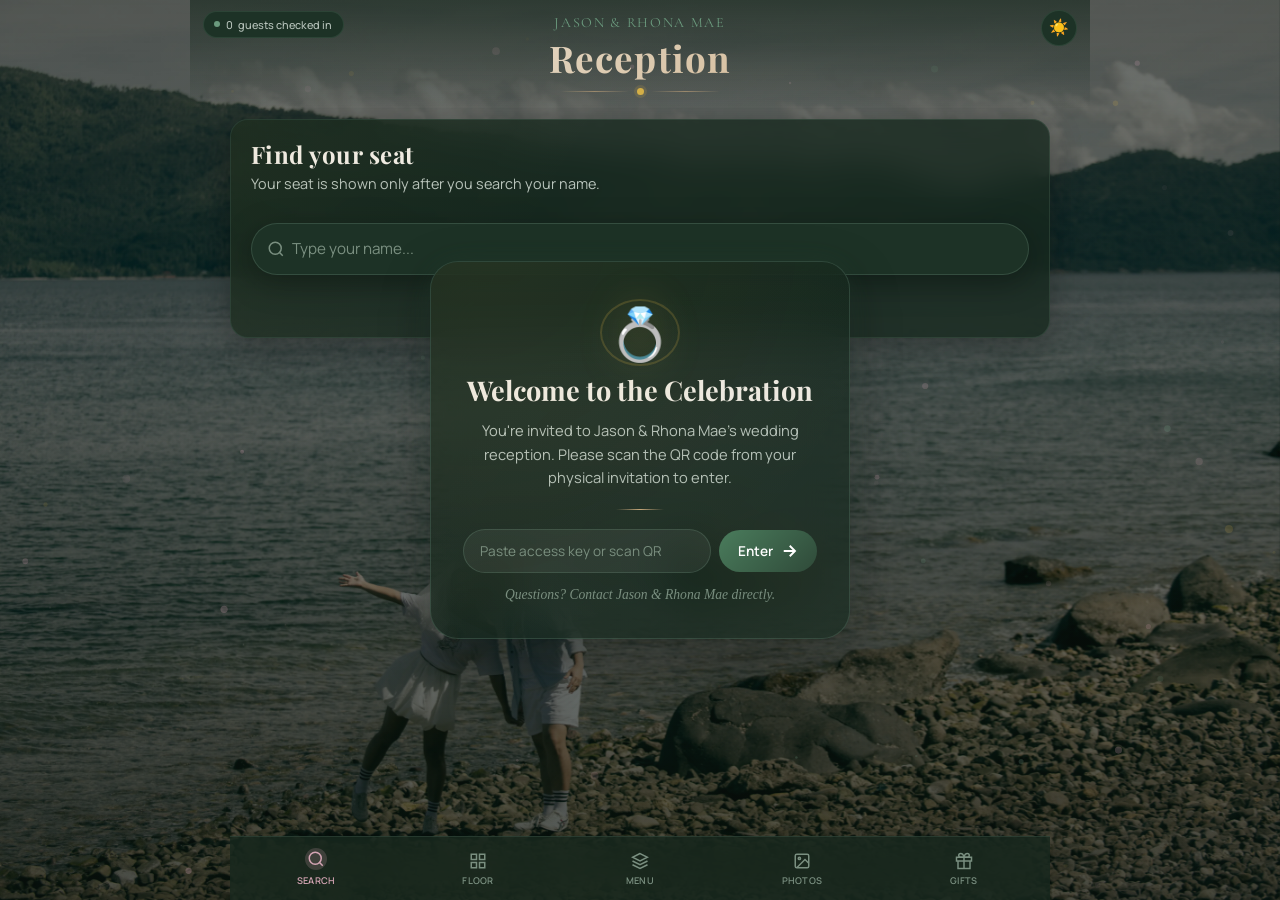
==== commit c1638a8f: "Reception: use real hero-2 photo as background with glass-blur UI and Ken Burns effect" ====
--- a/reception/index.html
+++ b/reception/index.html
@@ -16,6 +16,12 @@
     <link rel="stylesheet" href="./reception.css" />
   </head>
   <body>
+    <!-- ===== REAL PHOTO BACKGROUND ===== -->
+    <div class="rec-bg" aria-hidden="true">
+      <img src="../images/hero-2.webp" alt="" class="rec-bg__img" />
+      <div class="rec-bg__scrim"></div>
+    </div>
+
     <!-- Canvas for ambient particles -->
     <canvas id="particle-canvas" class="particle-canvas" aria-hidden="true"></canvas>
 
--- a/reception/reception.css
+++ b/reception/reception.css
@@ -99,6 +99,46 @@
 }
 
 /* ═══════════════════════════════════════════
+   REAL PHOTO BACKGROUND
+   ═══════════════════════════════════════════ */
+.rec-bg {
+  position: fixed;
+  inset: 0;
+  z-index: -1;
+  overflow: hidden;
+  background: var(--rec-bg);
+}
+
+.rec-bg__img {
+  position: absolute;
+  inset: 0;
+  width: 100%;
+  height: 100%;
+  object-fit: cover;
+  object-position: center 30%;
+  animation: recKenBurns 40s ease-in-out infinite alternate;
+  will-change: transform;
+}
+
+@keyframes recKenBurns {
+  0%   { transform: scale(1) translate(0, 0); }
+  100% { transform: scale(1.08) translate(-1.2%, -1.5%); }
+}
+
+.rec-bg__scrim {
+  position: absolute;
+  inset: 0;
+  background:
+    linear-gradient(180deg, rgba(9, 18, 14, 0.62) 0%, rgba(9, 18, 14, 0.48) 38%, rgba(9, 18, 14, 0.72) 100%);
+}
+
+/* Light theme scrim — brighter wash so the photo still shows but text stays readable */
+[data-theme="light"] .rec-bg__scrim {
+  background:
+    linear-gradient(180deg, rgba(240, 236, 228, 0.78) 0%, rgba(240, 236, 228, 0.55) 38%, rgba(240, 236, 228, 0.82) 100%);
+}
+
+/* ═══════════════════════════════════════════
    PARTICLE CANVAS
    ═══════════════════════════════════════════ */
 .particle-canvas {
@@ -127,7 +167,7 @@
   align-items: center;
   justify-content: center;
   padding: 1.5rem;
-  background: var(--rec-bg);
+  background: transparent;
   transition: opacity 0.6s var(--rec-ease-out), backdrop-filter 0.6s var(--rec-ease-out);
 }
 
@@ -140,7 +180,9 @@
 
 .rec-lock-card {
   position: relative;
-  background: linear-gradient(170deg, rgba(22, 40, 30, 0.95), rgba(29, 50, 38, 0.88));
+  background: rgba(22, 40, 30, 0.72);
+  backdrop-filter: blur(20px) saturate(1.1);
+  -webkit-backdrop-filter: blur(20px) saturate(1.1);
   border: 1px solid var(--rec-border-accent);
   border-radius: 28px;
   padding: 2.8rem 2rem 2rem;
@@ -153,7 +195,9 @@
 }
 
 [data-theme="light"] .rec-lock-card {
-  background: linear-gradient(170deg, rgba(255,255,255,0.98), rgba(247,244,239,0.95));
+  background: rgba(255,255,255,0.82);
+  backdrop-filter: blur(20px) saturate(1.1);
+  -webkit-backdrop-filter: blur(20px) saturate(1.1);
 }
 
 .rec-lock-glow {
@@ -366,10 +410,14 @@
 .reception-header__bg {
   position: absolute;
   inset: 0;
-  background: linear-gradient(to bottom, var(--rec-surface), transparent);
+  background: linear-gradient(to bottom, rgba(22, 40, 30, 0.66), transparent);
   opacity: 0.92;
   pointer-events: none;
   transition: background var(--rec-transition-duration) var(--rec-ease-out);
+}
+
+[data-theme="light"] .reception-header__bg {
+  background: linear-gradient(to bottom, rgba(240, 236, 228, 0.72), transparent);
 }
 
 .reception-header__eyebrow {
@@ -517,7 +565,9 @@
 .reception-panel.is-active { visibility: visible; }
 
 .reception-panel__inner {
-  background: var(--rec-surface);
+  background: rgba(22, 40, 30, 0.78);
+  backdrop-filter: blur(16px) saturate(1.08);
+  -webkit-backdrop-filter: blur(16px) saturate(1.08);
   border: 1px solid var(--rec-border);
   border-radius: var(--rec-radius);
   box-shadow: var(--rec-shadow);
@@ -527,6 +577,12 @@
   overflow: hidden;
   transition: background var(--rec-transition-duration) var(--rec-ease-out),
               border-color var(--rec-transition-duration) var(--rec-ease-out);
+}
+
+[data-theme="light"] .reception-panel__inner {
+  background: rgba(255, 255, 255, 0.82);
+  backdrop-filter: blur(16px) saturate(1.08);
+  -webkit-backdrop-filter: blur(16px) saturate(1.08);
 }
 
 .reception-panel__inner::before {
@@ -1463,12 +1519,20 @@
    GIFTS TAB
    ═══════════════════════════════════════════ */
 .rec-gifts-card {
-  background: var(--rec-surface-2);
+  background: rgba(29, 50, 38, 0.72);
+  backdrop-filter: blur(14px) saturate(1.06);
+  -webkit-backdrop-filter: blur(14px) saturate(1.06);
   border: 1px solid var(--rec-border);
   border-radius: var(--rec-radius);
   padding: 1.25rem 1rem 1.1rem;
   box-shadow: var(--rec-shadow-card);
   text-align: center;
+}
+
+[data-theme="light"] .rec-gifts-card {
+  background: rgba(255, 255, 255, 0.8);
+  backdrop-filter: blur(14px) saturate(1.06);
+  -webkit-backdrop-filter: blur(14px) saturate(1.06);
 }
 
 /* Gift box */
@@ -1677,12 +1741,19 @@
   grid-template-columns: repeat(5, 1fr);
   gap: 0.25rem;
   padding: 0.4rem 0.45rem calc(0.4rem + env(safe-area-inset-bottom, 0px));
-  background: var(--rec-surface);
+  background: rgba(22, 40, 30, 0.72);
+  backdrop-filter: blur(18px) saturate(1.08);
+  -webkit-backdrop-filter: blur(18px) saturate(1.08);
   border-top: 1px solid var(--rec-border);
-  backdrop-filter: blur(18px);
   z-index: 50;
   position: relative;
   transition: background var(--rec-transition-duration) var(--rec-ease-out);
+}
+
+[data-theme="light"] .reception-tabs {
+  background: rgba(255, 255, 255, 0.78);
+  backdrop-filter: blur(18px) saturate(1.08);
+  -webkit-backdrop-filter: blur(18px) saturate(1.08);
 }
 
 .reception-tabs__indicator {
@@ -1809,6 +1880,7 @@
     animation-iteration-count: 1 !important;
     transition-duration: 0.01ms !important;
   }
+  .rec-bg__img { animation: none; }
   .reception-panel {
     transition: opacity 100ms, transform 100ms;
   }
